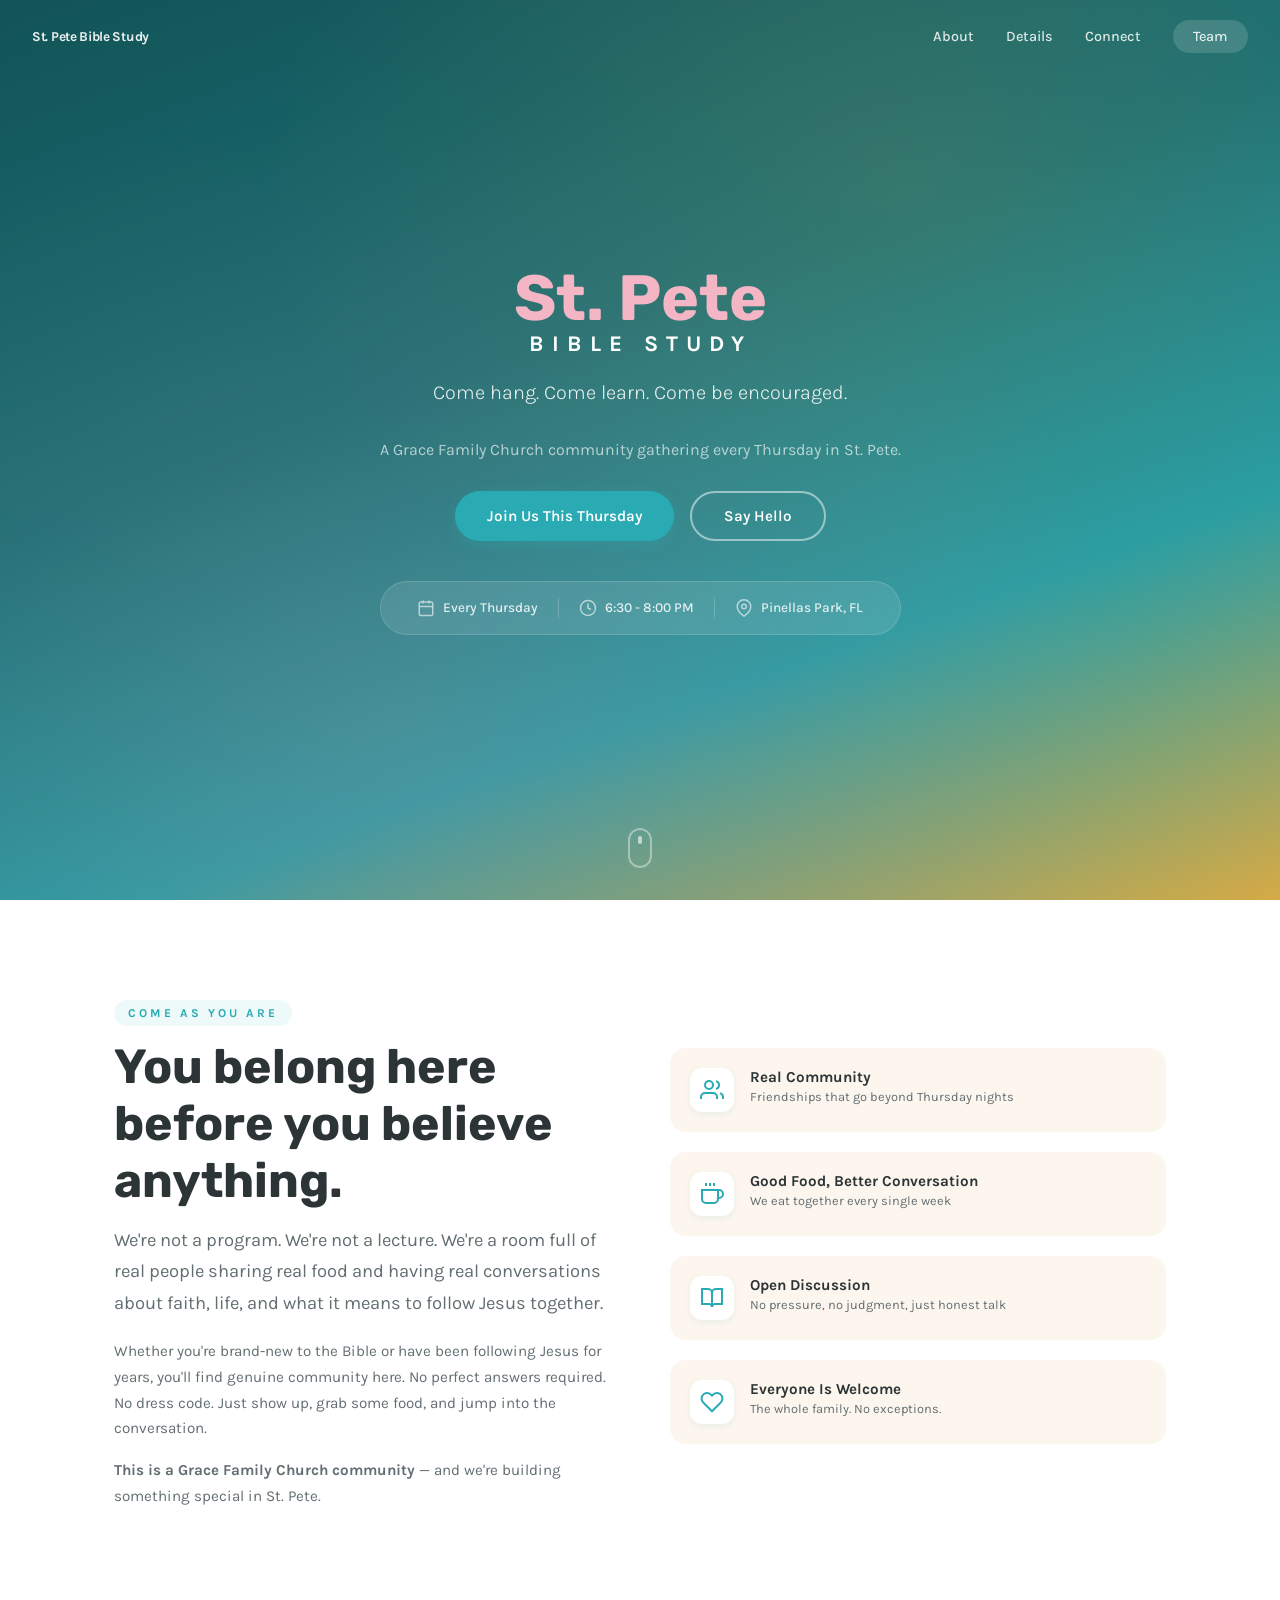
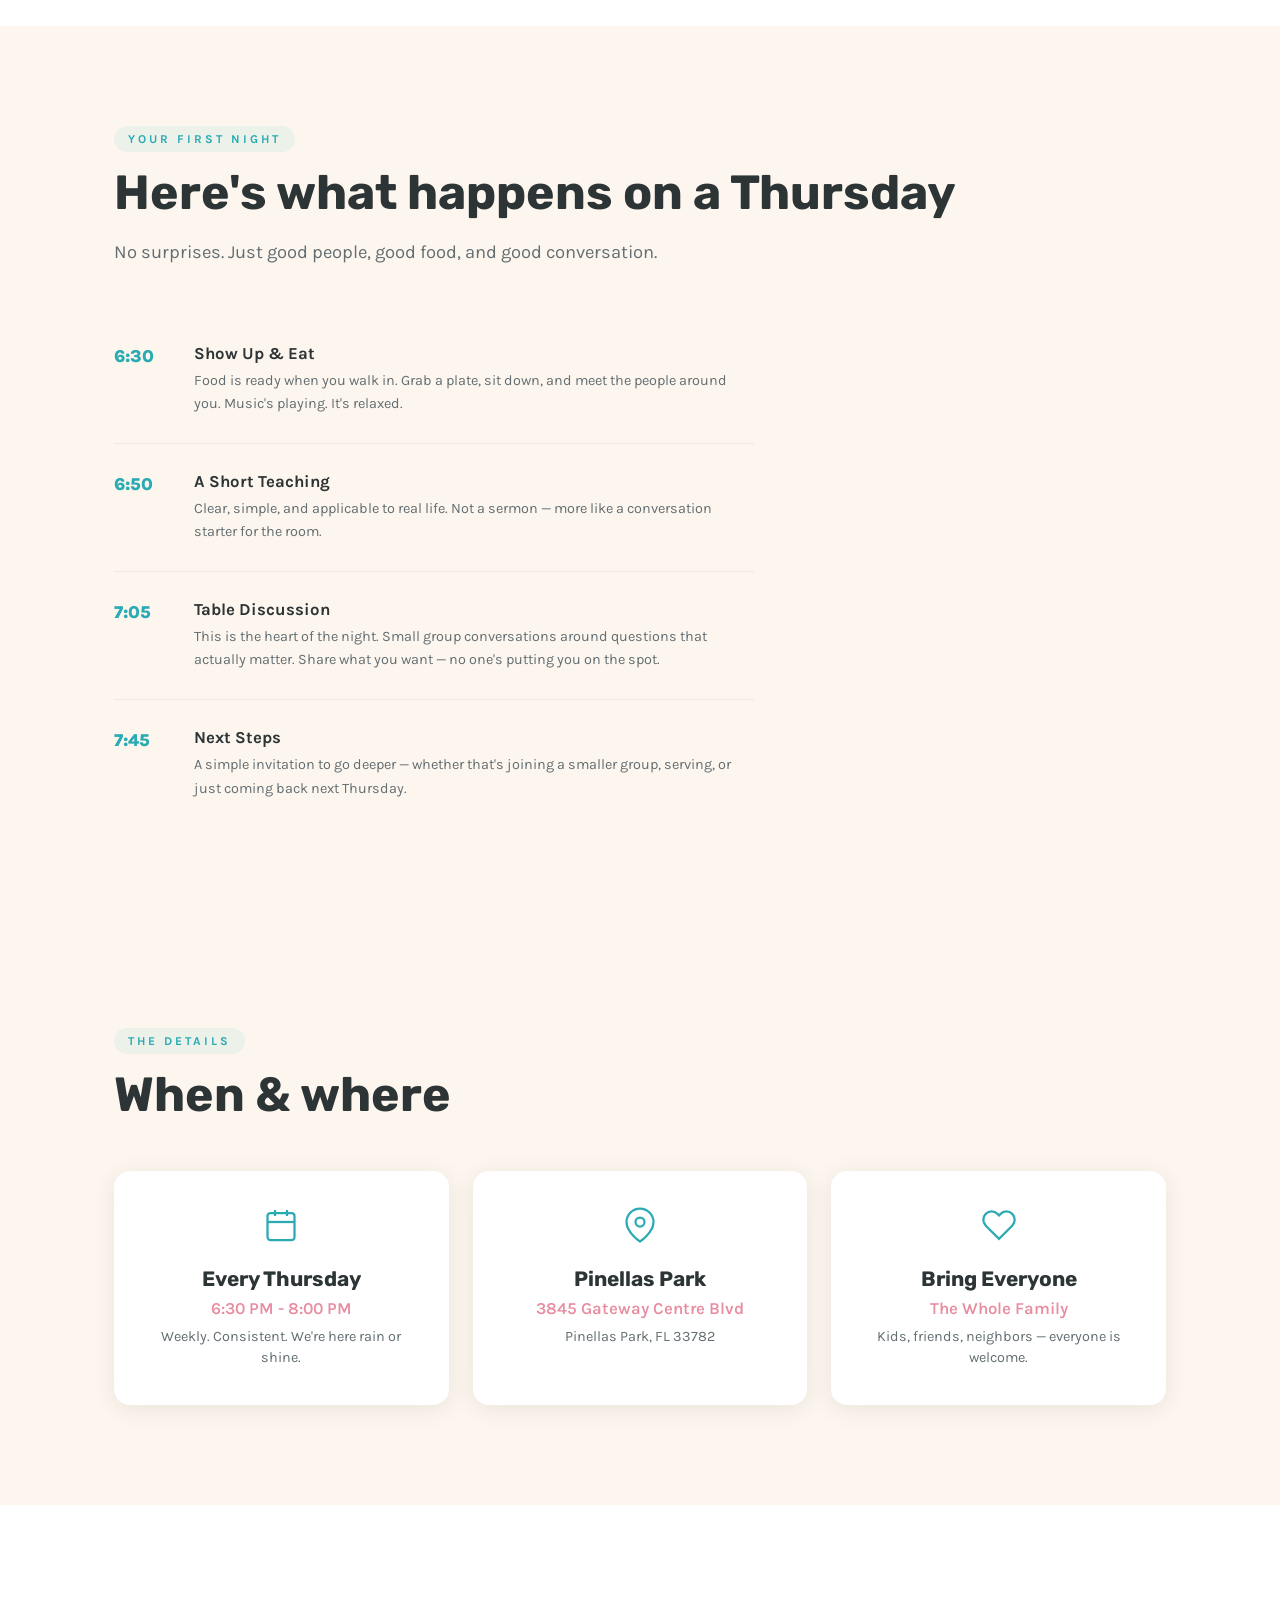
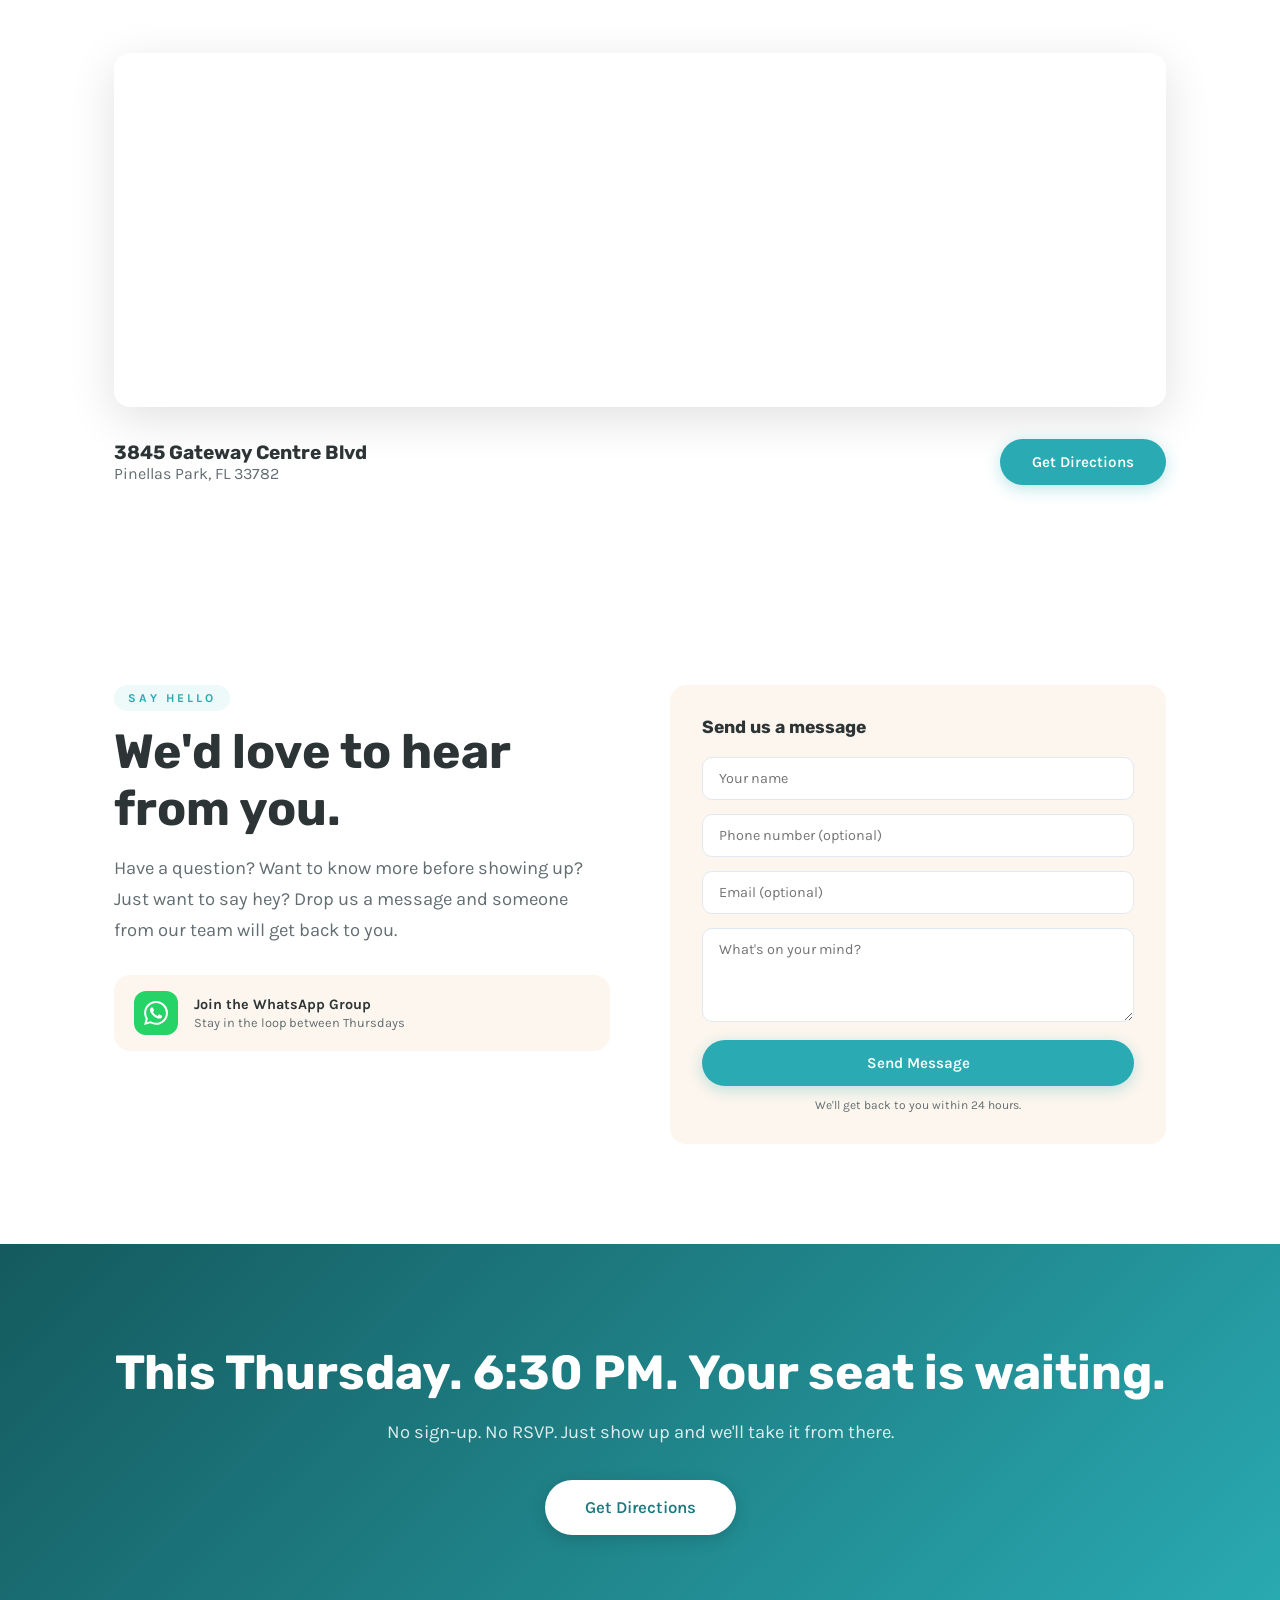
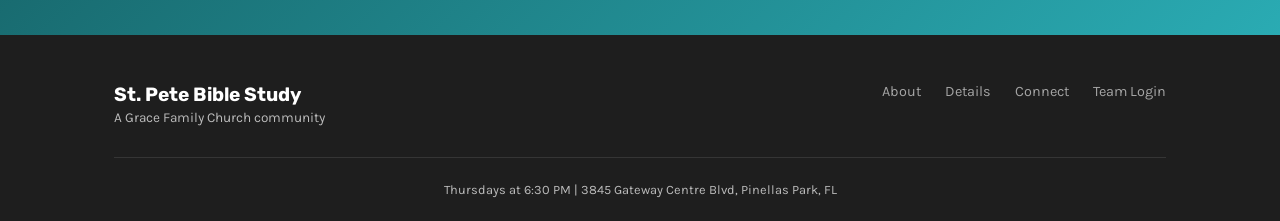
==== index.html @ 5537ef7b "Initial commit — St Pete Community Group website Static site with landing page, login, and dashboard" ====
<!DOCTYPE html>
<html lang="en">
<head>
  <meta charset="UTF-8">
  <meta name="viewport" content="width=device-width, initial-scale=1.0">
  <title>St. Pete Bible Study | Grace Family Church</title>
  <link rel="preconnect" href="https://fonts.googleapis.com">
  <link href="https://fonts.googleapis.com/css2?family=Rubik:wght@400;500;600;700;800;900&family=Karla:wght@300;400;500;600;700&display=swap" rel="stylesheet">
  <link rel="stylesheet" href="css/landing.css">
</head>
<body>
  <!-- Hero -->
  <section class="hero">
    <div class="hero-overlay"></div>
    <nav class="top-nav">
      <div class="nav-brand">St. Pete Bible Study</div>
      <div class="nav-links">
        <a href="#about">About</a>
        <a href="#details">Details</a>
        <a href="#connect">Connect</a>
        <a href="login.html" class="nav-btn">Team</a>
      </div>
    </nav>
    <div class="hero-content">
      <div class="logo-container">
        <img src="assets/logo-white.png" alt="St. Pete Bible Study" class="hero-logo" onerror="this.style.display='none'; document.querySelector('.logo-fallback').style.display='flex';">
        <div class="logo-fallback" style="display:none;">
          <h1 class="brand-title">St. Pete</h1>
          <p class="brand-subtitle">BIBLE STUDY</p>
        </div>
      </div>
      <p class="hero-tagline">Come hang. Come learn. Come be encouraged.</p>
      <p class="hero-sub">A Grace Family Church community gathering every Thursday in St. Pete.</p>
      <div class="hero-cta">
        <a href="#details" class="btn btn-primary">Join Us This Thursday</a>
        <a href="#connect" class="btn btn-outline">Say Hello</a>
      </div>
      <div class="hero-details-bar">
        <div class="hero-detail">
          <svg width="18" height="18" viewBox="0 0 24 24" fill="none" stroke="currentColor" stroke-width="2"><rect x="3" y="4" width="18" height="18" rx="2"/><line x1="16" y1="2" x2="16" y2="6"/><line x1="8" y1="2" x2="8" y2="6"/><line x1="3" y1="10" x2="21" y2="10"/></svg>
          <span>Every Thursday</span>
        </div>
        <div class="hero-detail-divider"></div>
        <div class="hero-detail">
          <svg width="18" height="18" viewBox="0 0 24 24" fill="none" stroke="currentColor" stroke-width="2"><circle cx="12" cy="12" r="10"/><polyline points="12 6 12 12 16 14"/></svg>
          <span>6:30 - 8:00 PM</span>
        </div>
        <div class="hero-detail-divider"></div>
        <div class="hero-detail">
          <svg width="18" height="18" viewBox="0 0 24 24" fill="none" stroke="currentColor" stroke-width="2"><path d="M21 10c0 7-9 13-9 13s-9-6-9-13a9 9 0 0 1 18 0z"/><circle cx="12" cy="10" r="3"/></svg>
          <span>Pinellas Park, FL</span>
        </div>
      </div>
    </div>
    <div class="scroll-indicator"><span></span></div>
  </section>

  <!-- Welcome / About -->
  <section id="about" class="section about-section">
    <div class="container">
      <div class="about-layout">
        <div class="about-text">
          <div class="section-badge">COME AS YOU ARE</div>
          <h2>You belong here before you believe anything.</h2>
          <p class="lead">We're not a program. We're not a lecture. We're a room full of real people sharing real food and having real conversations about faith, life, and what it means to follow Jesus together.</p>
          <p class="about-body">Whether you're brand-new to the Bible or have been following Jesus for years, you'll find genuine community here. No perfect answers required. No dress code. Just show up, grab some food, and jump into the conversation.</p>
          <p class="about-body"><strong>This is a Grace Family Church community</strong> — and we're building something special in St. Pete.</p>
        </div>
        <div class="about-highlights">
          <div class="highlight-item">
            <div class="highlight-icon">
              <svg width="24" height="24" viewBox="0 0 24 24" fill="none" stroke="currentColor" stroke-width="2"><path d="M17 21v-2a4 4 0 0 0-4-4H5a4 4 0 0 0-4 4v2"/><circle cx="9" cy="7" r="4"/><path d="M23 21v-2a4 4 0 0 0-3-3.87"/><path d="M16 3.13a4 4 0 0 1 0 7.75"/></svg>
            </div>
            <div>
              <h4>Real Community</h4>
              <p>Friendships that go beyond Thursday nights</p>
            </div>
          </div>
          <div class="highlight-item">
            <div class="highlight-icon">
              <svg width="24" height="24" viewBox="0 0 24 24" fill="none" stroke="currentColor" stroke-width="2"><path d="M18 8h1a4 4 0 0 1 0 8h-1"/><path d="M2 8h16v9a4 4 0 0 1-4 4H6a4 4 0 0 1-4-4V8z"/><line x1="6" y1="1" x2="6" y2="4"/><line x1="10" y1="1" x2="10" y2="4"/><line x1="14" y1="1" x2="14" y2="4"/></svg>
            </div>
            <div>
              <h4>Good Food, Better Conversation</h4>
              <p>We eat together every single week</p>
            </div>
          </div>
          <div class="highlight-item">
            <div class="highlight-icon">
              <svg width="24" height="24" viewBox="0 0 24 24" fill="none" stroke="currentColor" stroke-width="2"><path d="M2 3h6a4 4 0 0 1 4 4v14a3 3 0 0 0-3-3H2z"/><path d="M22 3h-6a4 4 0 0 0-4 4v14a3 3 0 0 1 3-3h7z"/></svg>
            </div>
            <div>
              <h4>Open Discussion</h4>
              <p>No pressure, no judgment, just honest talk</p>
            </div>
          </div>
          <div class="highlight-item">
            <div class="highlight-icon">
              <svg width="24" height="24" viewBox="0 0 24 24" fill="none" stroke="currentColor" stroke-width="2"><path d="M20.84 4.61a5.5 5.5 0 0 0-7.78 0L12 5.67l-1.06-1.06a5.5 5.5 0 0 0-7.78 7.78l1.06 1.06L12 21.23l7.78-7.78 1.06-1.06a5.5 5.5 0 0 0 0-7.78z"/></svg>
            </div>
            <div>
              <h4>Everyone Is Welcome</h4>
              <p>The whole family. No exceptions.</p>
            </div>
          </div>
        </div>
      </div>
    </div>
  </section>

  <!-- What to Expect -->
  <section id="expect" class="section expect-section">
    <div class="container">
      <div class="section-badge">YOUR FIRST NIGHT</div>
      <h2>Here's what happens on a Thursday</h2>
      <p class="lead">No surprises. Just good people, good food, and good conversation.</p>
      <div class="expect-timeline">
        <div class="expect-step">
          <div class="expect-time">6:30</div>
          <div class="expect-content">
            <h3>Show Up & Eat</h3>
            <p>Food is ready when you walk in. Grab a plate, sit down, and meet the people around you. Music's playing. It's relaxed.</p>
          </div>
        </div>
        <div class="expect-step">
          <div class="expect-time">6:50</div>
          <div class="expect-content">
            <h3>A Short Teaching</h3>
            <p>Clear, simple, and applicable to real life. Not a sermon — more like a conversation starter for the room.</p>
          </div>
        </div>
        <div class="expect-step">
          <div class="expect-time">7:05</div>
          <div class="expect-content">
            <h3>Table Discussion</h3>
            <p>This is the heart of the night. Small group conversations around questions that actually matter. Share what you want — no one's putting you on the spot.</p>
          </div>
        </div>
        <div class="expect-step">
          <div class="expect-time">7:45</div>
          <div class="expect-content">
            <h3>Next Steps</h3>
            <p>A simple invitation to go deeper — whether that's joining a smaller group, serving, or just coming back next Thursday.</p>
          </div>
        </div>
      </div>
    </div>
  </section>

  <!-- Details Section -->
  <section id="details" class="section details-section">
    <div class="container">
      <div class="section-badge">THE DETAILS</div>
      <h2>When & where</h2>
      <div class="details-grid">
        <div class="detail-card">
          <div class="detail-icon">
            <svg width="36" height="36" viewBox="0 0 24 24" fill="none" stroke="currentColor" stroke-width="1.5"><rect x="3" y="4" width="18" height="18" rx="2" ry="2"/><line x1="16" y1="2" x2="16" y2="6"/><line x1="8" y1="2" x2="8" y2="6"/><line x1="3" y1="10" x2="21" y2="10"/></svg>
          </div>
          <h3>Every Thursday</h3>
          <p class="detail-highlight">6:30 PM - 8:00 PM</p>
          <p>Weekly. Consistent. We're here rain or shine.</p>
        </div>
        <div class="detail-card">
          <div class="detail-icon">
            <svg width="36" height="36" viewBox="0 0 24 24" fill="none" stroke="currentColor" stroke-width="1.5"><path d="M21 10c0 7-9 13-9 13s-9-6-9-13a9 9 0 0 1 18 0z"/><circle cx="12" cy="10" r="3"/></svg>
          </div>
          <h3>Pinellas Park</h3>
          <p class="detail-highlight">3845 Gateway Centre Blvd</p>
          <p>Pinellas Park, FL 33782</p>
        </div>
        <div class="detail-card">
          <div class="detail-icon">
            <svg width="36" height="36" viewBox="0 0 24 24" fill="none" stroke="currentColor" stroke-width="1.5"><path d="M20.84 4.61a5.5 5.5 0 0 0-7.78 0L12 5.67l-1.06-1.06a5.5 5.5 0 0 0-7.78 7.78l1.06 1.06L12 21.23l7.78-7.78 1.06-1.06a5.5 5.5 0 0 0 0-7.78z"/></svg>
          </div>
          <h3>Bring Everyone</h3>
          <p class="detail-highlight">The Whole Family</p>
          <p>Kids, friends, neighbors — everyone is welcome.</p>
        </div>
      </div>
    </div>
  </section>

  <!-- Map Section -->
  <section id="location" class="section location-section">
    <div class="container">
      <div class="map-container">
        <iframe
          src="https://www.google.com/maps/embed/v1/place?key=AIzaSyBFw0Qbyq9zTFTd-tUY6dZWTgaQzuU17R8&q=3845+Gateway+Centre+Blvd,+Pinellas+Park,+FL+33782"
          width="100%" height="350" style="border:0; border-radius: 16px;" allowfullscreen="" loading="lazy"
          onerror="this.style.display='none'"></iframe>
      </div>
      <div class="location-details">
        <div class="location-address">
          <h3>3845 Gateway Centre Blvd</h3>
          <p>Pinellas Park, FL 33782</p>
        </div>
        <a href="https://www.google.com/maps/dir//3845+Gateway+Centre+Blvd+Pinellas+Park+FL+33782" target="_blank" class="btn btn-primary">Get Directions</a>
      </div>
    </div>
  </section>

  <!-- Connect / Reach Out -->
  <section id="connect" class="section connect-section">
    <div class="container">
      <div class="connect-layout">
        <div class="connect-text">
          <div class="section-badge">SAY HELLO</div>
          <h2>We'd love to hear from you.</h2>
          <p class="lead">Have a question? Want to know more before showing up? Just want to say hey? Drop us a message and someone from our team will get back to you.</p>
          <div class="connect-options">
            <a href="https://chat.whatsapp.com/BR9awVtv6Z25B0vDH9vGz1?mode=gi_t" target="_blank" class="connect-option">
              <div class="connect-option-icon whatsapp">
                <svg width="24" height="24" viewBox="0 0 24 24" fill="currentColor"><path d="M17.472 14.382c-.297-.149-1.758-.867-2.03-.967-.273-.099-.471-.148-.67.15-.197.297-.767.966-.94 1.164-.173.199-.347.223-.644.075-.297-.15-1.255-.463-2.39-1.475-.883-.788-1.48-1.761-1.653-2.059-.173-.297-.018-.458.13-.606.134-.133.298-.347.446-.52.149-.174.198-.298.298-.497.099-.198.05-.371-.025-.52-.075-.149-.669-1.612-.916-2.207-.242-.579-.487-.5-.669-.51-.173-.008-.371-.01-.57-.01-.198 0-.52.074-.792.372-.272.297-1.04 1.016-1.04 2.479 0 1.462 1.065 2.875 1.213 3.074.149.198 2.096 3.2 5.077 4.487.709.306 1.262.489 1.694.625.712.227 1.36.195 1.871.118.571-.085 1.758-.719 2.006-1.413.248-.694.248-1.289.173-1.413-.074-.124-.272-.198-.57-.347m-5.421 7.403h-.004a9.87 9.87 0 01-5.031-1.378l-.361-.214-3.741.982.998-3.648-.235-.374a9.86 9.86 0 01-1.51-5.26c.001-5.45 4.436-9.884 9.888-9.884 2.64 0 5.122 1.03 6.988 2.898a9.825 9.825 0 012.893 6.994c-.003 5.45-4.437 9.884-9.885 9.884m8.413-18.297A11.815 11.815 0 0012.05 0C5.495 0 .16 5.335.157 11.892c0 2.096.547 4.142 1.588 5.945L.057 24l6.305-1.654a11.882 11.882 0 005.683 1.448h.005c6.554 0 11.89-5.335 11.893-11.893a11.821 11.821 0 00-3.48-8.413z"/></svg>
              </div>
              <div>
                <strong>Join the WhatsApp Group</strong>
                <p>Stay in the loop between Thursdays</p>
              </div>
            </a>
          </div>
        </div>
        <div class="connect-form-wrap">
          <form class="connect-form" id="contactForm" onsubmit="handleContactSubmit(event)">
            <h3>Send us a message</h3>
            <div class="form-group">
              <input type="text" id="contactName" placeholder="Your name" required>
            </div>
            <div class="form-group">
              <input type="tel" id="contactPhone" placeholder="Phone number (optional)">
            </div>
            <div class="form-group">
              <input type="email" id="contactEmail" placeholder="Email (optional)">
            </div>
            <div class="form-group">
              <textarea id="contactMessage" rows="4" placeholder="What's on your mind?" required></textarea>
            </div>
            <button type="submit" class="btn btn-primary" style="width:100%;">Send Message</button>
            <p class="form-note">We'll get back to you within 24 hours.</p>
          </form>
        </div>
      </div>
    </div>
  </section>

  <!-- Final CTA -->
  <section class="section cta-section">
    <div class="container">
      <h2>This Thursday. 6:30 PM. Your seat is waiting.</h2>
      <p class="lead">No sign-up. No RSVP. Just show up and we'll take it from there.</p>
      <div class="cta-buttons">
        <a href="https://www.google.com/maps/dir//3845+Gateway+Centre+Blvd+Pinellas+Park+FL+33782" target="_blank" class="btn btn-primary btn-lg">Get Directions</a>
      </div>
    </div>
  </section>

  <!-- Footer -->
  <footer class="footer">
    <div class="container">
      <div class="footer-content">
        <div class="footer-brand">
          <h3>St. Pete Bible Study</h3>
          <p>A Grace Family Church community</p>
        </div>
        <div class="footer-links">
          <a href="#about">About</a>
          <a href="#details">Details</a>
          <a href="#connect">Connect</a>
          <a href="login.html">Team Login</a>
        </div>
      </div>
      <div class="footer-bottom">
        <p>Thursdays at 6:30 PM | 3845 Gateway Centre Blvd, Pinellas Park, FL</p>
      </div>
    </div>
  </footer>

  <script>
    document.querySelectorAll('a[href^="#"]').forEach(anchor => {
      anchor.addEventListener('click', function(e) {
        e.preventDefault();
        const target = document.querySelector(this.getAttribute('href'));
        if (target) target.scrollIntoView({ behavior: 'smooth', block: 'start' });
      });
    });
    window.addEventListener('scroll', () => {
      document.querySelector('.top-nav').classList.toggle('scrolled', window.scrollY > 50);
    });
    function handleContactSubmit(e) {
      e.preventDefault();
      const name = document.getElementById('contactName').value;
      // Store in localStorage for dashboard to pick up
      const messages = JSON.parse(localStorage.getItem('stpete_messages') || '[]');
      messages.push({
        name,
        phone: document.getElementById('contactPhone').value,
        email: document.getElementById('contactEmail').value,
        message: document.getElementById('contactMessage').value,
        date: new Date().toISOString(),
        read: false
      });
      localStorage.setItem('stpete_messages', JSON.stringify(messages));
      e.target.innerHTML = '<div style="text-align:center;padding:40px 0;"><h3 style="color:var(--teal-dark);margin-bottom:8px;">Message sent!</h3><p style="color:var(--gray-600);">Thanks, ' + name + '. We\'ll be in touch soon.</p></div>';
    }
  </script>
</body>
</html>
---- css/landing.css ----
/* ============================================
   ST. PETE BIBLE STUDY — Landing Page Styles
   Colors: Teal #2AABB3, Pink #E88CA0, Gold #E8B84B
   ============================================ */

:root {
  --teal: #2AABB3;
  --teal-dark: #1B7A80;
  --teal-deep: #145A5E;
  --pink: #E88CA0;
  --pink-light: #F4B5C4;
  --pink-soft: #FFF0F3;
  --gold: #E8B84B;
  --gold-light: #F0D080;
  --sand: #FDF6EE;
  --sand-dark: #F0E6D6;
  --charcoal: #1E1E1E;
  --slate: #2D3436;
  --gray-600: #636E72;
  --gray-400: #B2BEC3;
  --white: #FFFFFF;
  --radius: 16px;
  --radius-sm: 8px;
  --shadow: 0 4px 24px rgba(0,0,0,0.08);
  --shadow-lg: 0 12px 48px rgba(0,0,0,0.12);
}

* { margin: 0; padding: 0; box-sizing: border-box; }

html { scroll-behavior: smooth; }

body {
  font-family: 'Karla', -apple-system, sans-serif;
  color: var(--slate);
  background: var(--white);
  -webkit-font-smoothing: antialiased;
}

.container {
  max-width: 1100px;
  margin: 0 auto;
  padding: 0 24px;
}

/* ---- Typography ---- */
h1, h2, h3 { font-family: 'Rubik', -apple-system, sans-serif; }
h2 { font-size: clamp(2rem, 5vw, 3rem); margin-bottom: 16px; color: var(--slate); }
.lead { font-size: 1.15rem; line-height: 1.7; color: var(--gray-600); max-width: 640px; }
.section-badge {
  display: inline-block;
  font-size: 0.75rem;
  font-weight: 700;
  letter-spacing: 3px;
  text-transform: uppercase;
  color: var(--teal);
  margin-bottom: 12px;
  padding: 6px 14px;
  background: rgba(42, 171, 179, 0.08);
  border-radius: 100px;
}

/* ---- Buttons ---- */
.btn {
  display: inline-flex;
  align-items: center;
  justify-content: center;
  padding: 14px 32px;
  border-radius: 100px;
  font-family: 'Karla', sans-serif;
  font-size: 0.95rem;
  font-weight: 600;
  text-decoration: none;
  transition: all 0.3s ease;
  cursor: pointer;
  border: none;
}
.btn-primary {
  background: var(--teal);
  color: white;
  box-shadow: 0 4px 16px rgba(42, 171, 179, 0.3);
}
.btn-primary:hover {
  background: var(--teal-dark);
  transform: translateY(-2px);
  box-shadow: 0 6px 24px rgba(42, 171, 179, 0.4);
}
.btn-outline {
  background: transparent;
  color: white;
  border: 2px solid rgba(255,255,255,0.5);
}
.btn-outline:hover {
  background: rgba(255,255,255,0.1);
  border-color: white;
}
.btn-lg { padding: 18px 40px; font-size: 1.05rem; }

/* ============ HERO ============ */
.hero {
  position: relative;
  min-height: 100vh;
  display: flex;
  flex-direction: column;
  align-items: center;
  justify-content: center;
  background: linear-gradient(160deg, var(--teal-deep) 0%, var(--teal-dark) 40%, var(--teal) 70%, var(--gold) 100%);
  overflow: hidden;
}
.hero::before {
  content: '';
  position: absolute;
  inset: 0;
  background:
    radial-gradient(ellipse at 30% 80%, rgba(232, 140, 160, 0.2) 0%, transparent 60%),
    radial-gradient(ellipse at 70% 20%, rgba(232, 184, 75, 0.15) 0%, transparent 50%);
  pointer-events: none;
}
.hero-overlay {
  position: absolute;
  inset: 0;
  background: rgba(0,0,0,0.08);
  pointer-events: none;
}

.top-nav {
  position: fixed;
  top: 0;
  left: 0;
  right: 0;
  z-index: 100;
  padding: 20px 32px;
  display: flex;
  align-items: center;
  justify-content: space-between;
  transition: all 0.3s ease;
}
.top-nav.scrolled {
  background: rgba(20, 90, 94, 0.95);
  backdrop-filter: blur(20px);
  padding: 12px 32px;
  box-shadow: 0 2px 20px rgba(0,0,0,0.15);
}
.nav-links {
  display: flex;
  align-items: center;
  gap: 32px;
}
.nav-links a {
  color: rgba(255,255,255,0.85);
  text-decoration: none;
  font-size: 0.9rem;
  font-weight: 500;
  transition: color 0.2s;
}
.nav-links a:hover { color: white; }
.nav-btn {
  padding: 8px 20px !important;
  background: rgba(255,255,255,0.15);
  border-radius: 100px;
}
.nav-btn:hover { background: rgba(255,255,255,0.25) !important; }

.hero-content {
  position: relative;
  z-index: 2;
  text-align: center;
  padding: 40px 24px;
}
.logo-container { margin-bottom: 24px; }
.hero-logo {
  max-width: 280px;
  height: auto;
  filter: drop-shadow(0 4px 24px rgba(0,0,0,0.2));
}
.logo-fallback {
  flex-direction: column;
  align-items: center;
}
.brand-title {
  font-size: 4rem;
  color: var(--pink-light);
  line-height: 1;
}
.brand-subtitle {
  font-size: 1.4rem;
  font-weight: 700;
  letter-spacing: 8px;
  color: white;
  text-transform: uppercase;
}
.hero-tagline {
  font-size: 1.25rem;
  color: rgba(255,255,255,0.9);
  margin-bottom: 36px;
  font-weight: 300;
}
.hero-cta {
  display: flex;
  gap: 16px;
  justify-content: center;
  flex-wrap: wrap;
}

.scroll-indicator {
  position: absolute;
  bottom: 32px;
  left: 50%;
  transform: translateX(-50%);
  z-index: 2;
}
.scroll-indicator span {
  display: block;
  width: 24px;
  height: 40px;
  border: 2px solid rgba(255,255,255,0.4);
  border-radius: 12px;
  position: relative;
}
.scroll-indicator span::after {
  content: '';
  position: absolute;
  top: 6px;
  left: 50%;
  transform: translateX(-50%);
  width: 4px;
  height: 8px;
  background: rgba(255,255,255,0.6);
  border-radius: 2px;
  animation: scrollPulse 2s ease-in-out infinite;
}
@keyframes scrollPulse {
  0%, 100% { opacity: 1; transform: translateX(-50%) translateY(0); }
  50% { opacity: 0.3; transform: translateX(-50%) translateY(10px); }
}

/* ============ SECTIONS ============ */
.section {
  padding: 100px 0;
}

/* ---- Nav Brand ---- */
.nav-brand {
  font-size: 0.85rem;
  font-weight: 700;
  color: rgba(255,255,255,0.9);
  letter-spacing: -0.3px;
}

/* ---- Hero Details Bar ---- */
.hero-sub {
  font-size: 1rem;
  color: rgba(255,255,255,0.65);
  margin-bottom: 32px;
}
.hero-details-bar {
  display: flex;
  align-items: center;
  justify-content: center;
  gap: 20px;
  margin-top: 40px;
  padding: 16px 28px;
  background: rgba(255,255,255,0.1);
  backdrop-filter: blur(10px);
  border-radius: 100px;
  border: 1px solid rgba(255,255,255,0.15);
}
.hero-detail {
  display: flex;
  align-items: center;
  gap: 8px;
  font-size: 0.85rem;
  color: rgba(255,255,255,0.85);
  font-weight: 500;
}
.hero-detail svg { opacity: 0.7; }
.hero-detail-divider {
  width: 1px;
  height: 20px;
  background: rgba(255,255,255,0.2);
}

/* ---- About ---- */
.about-section {
  background: var(--white);
}
.about-layout {
  display: grid;
  grid-template-columns: 1fr 1fr;
  gap: 60px;
  align-items: start;
}
.about-text .lead {
  margin-bottom: 20px;
}
.about-body {
  font-size: 0.95rem;
  line-height: 1.7;
  color: var(--gray-600);
  margin-bottom: 16px;
}
.about-highlights {
  display: flex;
  flex-direction: column;
  gap: 20px;
  padding-top: 48px;
}
.highlight-item {
  display: flex;
  align-items: flex-start;
  gap: 16px;
  padding: 20px;
  background: var(--sand);
  border-radius: var(--radius);
  transition: transform 0.3s ease;
}
.highlight-item:hover {
  transform: translateX(4px);
}
.highlight-icon {
  width: 44px;
  height: 44px;
  display: flex;
  align-items: center;
  justify-content: center;
  background: white;
  border-radius: 12px;
  color: var(--teal);
  flex-shrink: 0;
  box-shadow: 0 2px 6px rgba(42,171,179,0.1);
}
.highlight-item h4 {
  font-size: 0.95rem;
  font-weight: 700;
  color: var(--slate);
  margin-bottom: 2px;
}
.highlight-item p {
  font-size: 0.8rem;
  color: var(--gray-600);
  line-height: 1.4;
}

/* ---- What to Expect ---- */
.expect-section {
  background: var(--sand);
}
.expect-section .lead {
  margin-bottom: 48px;
}
.expect-timeline {
  display: flex;
  flex-direction: column;
  gap: 0;
  max-width: 640px;
}
.expect-step {
  display: flex;
  gap: 24px;
  padding: 28px 0;
  border-bottom: 1px solid rgba(0,0,0,0.06);
}
.expect-step:last-child { border-bottom: none; }
.expect-time {
  font-size: 1.1rem;
  font-weight: 800;
  color: var(--teal);
  min-width: 56px;
  padding-top: 2px;
}
.expect-content h3 {
  font-family: 'Karla', sans-serif;
  font-size: 1.05rem;
  font-weight: 700;
  color: var(--slate);
  margin-bottom: 6px;
}
.expect-content p {
  font-size: 0.9rem;
  color: var(--gray-600);
  line-height: 1.6;
}

/* Old value-cards (removed, replaced by highlights) */
.value-icon {
  width: 56px;
  height: 56px;
  display: flex;
  align-items: center;
  justify-content: center;
  background: white;
  border-radius: 14px;
  color: var(--teal);
  margin-bottom: 20px;
  box-shadow: 0 2px 8px rgba(42, 171, 179, 0.12);
}
.value-card h3 {
  font-size: 1.2rem;
  margin-bottom: 8px;
  color: var(--slate);
}
.value-card p {
  font-size: 0.95rem;
  line-height: 1.6;
  color: var(--gray-600);
}

/* ---- Details ---- */
.details-section {
  background: var(--sand);
}
.details-grid {
  display: grid;
  grid-template-columns: repeat(auto-fit, minmax(300px, 1fr));
  gap: 24px;
  margin-top: 48px;
}
.detail-card {
  background: white;
  padding: 36px 28px;
  border-radius: var(--radius);
  box-shadow: var(--shadow);
  text-align: center;
}
.detail-icon {
  color: var(--teal);
  margin-bottom: 20px;
}
.detail-card h3 {
  font-size: 1.3rem;
  margin-bottom: 8px;
}
.detail-highlight {
  font-size: 1.05rem;
  font-weight: 600;
  color: var(--pink);
  margin-bottom: 8px;
}
.detail-card p:last-child {
  font-size: 0.9rem;
  color: var(--gray-600);
  line-height: 1.5;
}

/* ---- Location ---- */
.location-section {
  background: var(--white);
}
.map-container {
  margin: 48px 0 32px;
  border-radius: var(--radius);
  overflow: hidden;
  box-shadow: var(--shadow-lg);
}
.location-details {
  display: flex;
  align-items: center;
  justify-content: space-between;
  flex-wrap: wrap;
  gap: 24px;
}
.location-address h3 {
  font-size: 1.2rem;
  color: var(--slate);
}
.location-address p {
  color: var(--gray-600);
}

/* ---- Connect / Reach Out ---- */
.connect-section {
  background: var(--white);
}
.connect-layout {
  display: grid;
  grid-template-columns: 1fr 1fr;
  gap: 60px;
  align-items: start;
}
.connect-text .lead { margin-bottom: 28px; }
.connect-options {
  display: flex;
  flex-direction: column;
  gap: 12px;
  margin-top: 28px;
}
.connect-option {
  display: flex;
  align-items: center;
  gap: 16px;
  padding: 16px 20px;
  background: var(--sand);
  border-radius: var(--radius);
  text-decoration: none;
  transition: transform 0.2s ease, box-shadow 0.2s ease;
}
.connect-option:hover {
  transform: translateY(-2px);
  box-shadow: var(--shadow);
}
.connect-option-icon {
  width: 44px;
  height: 44px;
  display: flex;
  align-items: center;
  justify-content: center;
  border-radius: 12px;
  flex-shrink: 0;
}
.connect-option-icon.whatsapp { background: #25D366; color: white; }
.connect-option strong {
  font-size: 0.9rem;
  color: var(--slate);
  display: block;
  margin-bottom: 2px;
}
.connect-option p {
  font-size: 0.8rem;
  color: var(--gray-600);
}

.connect-form-wrap {
  background: var(--sand);
  border-radius: var(--radius);
  padding: 32px;
}
.connect-form h3 {
  font-size: 1.1rem;
  font-weight: 700;
  color: var(--slate);
  margin-bottom: 20px;
}
.connect-form .form-group {
  margin-bottom: 14px;
}
.connect-form input,
.connect-form textarea {
  width: 100%;
  padding: 12px 16px;
  border: 1px solid #E2E8F0;
  border-radius: 10px;
  font-family: inherit;
  font-size: 0.9rem;
  color: var(--slate);
  background: white;
  transition: all 0.2s ease;
}
.connect-form input:focus,
.connect-form textarea:focus {
  outline: none;
  border-color: var(--teal);
  box-shadow: 0 0 0 3px rgba(42,171,179,0.1);
}
.connect-form textarea { resize: vertical; }
.form-note {
  text-align: center;
  font-size: 0.75rem;
  color: var(--gray-600);
  margin-top: 12px;
}

/* ---- CTA ---- */
.cta-section {
  background: linear-gradient(135deg, var(--teal-deep), var(--teal));
  text-align: center;
  color: white;
}
.cta-section h2 { color: white; }
.cta-section .lead { color: rgba(255,255,255,0.85); margin: 0 auto 32px; }
.cta-buttons { display: flex; gap: 16px; justify-content: center; flex-wrap: wrap; }
.cta-section .btn-primary {
  background: white;
  color: var(--teal-dark);
  box-shadow: 0 4px 16px rgba(0,0,0,0.15);
}
.cta-section .btn-primary:hover {
  background: var(--sand);
  transform: translateY(-2px);
}

/* ---- Footer ---- */
.footer {
  background: var(--charcoal);
  color: rgba(255,255,255,0.7);
  padding: 48px 0 24px;
}
.footer-content {
  display: flex;
  justify-content: space-between;
  align-items: flex-start;
  flex-wrap: wrap;
  gap: 32px;
  padding-bottom: 32px;
  border-bottom: 1px solid rgba(255,255,255,0.1);
}
.footer-brand h3 {
  color: white;
  font-size: 1.2rem;
  margin-bottom: 4px;
}
.footer-brand p { font-size: 0.85rem; }
.footer-links {
  display: flex;
  gap: 24px;
}
.footer-links a {
  color: rgba(255,255,255,0.6);
  text-decoration: none;
  font-size: 0.9rem;
  transition: color 0.2s;
}
.footer-links a:hover { color: white; }
.footer-bottom {
  padding-top: 24px;
  text-align: center;
  font-size: 0.8rem;
}

/* ============ RESPONSIVE ============ */
@media (max-width: 768px) {
  .hero-logo { max-width: 200px; }
  .brand-title { font-size: 2.8rem; }
  .section { padding: 72px 0; }
  .nav-brand { display: none; }
  .nav-links { gap: 20px; }
  .nav-links a:not(.nav-btn) { display: none; }
  .location-details { flex-direction: column; text-align: center; }
  .about-layout { grid-template-columns: 1fr; gap: 32px; }
  .about-highlights { padding-top: 0; }
  .connect-layout { grid-template-columns: 1fr; gap: 32px; }
  .hero-details-bar { flex-direction: column; gap: 8px; border-radius: var(--radius); }
  .hero-detail-divider { width: 40px; height: 1px; }
}
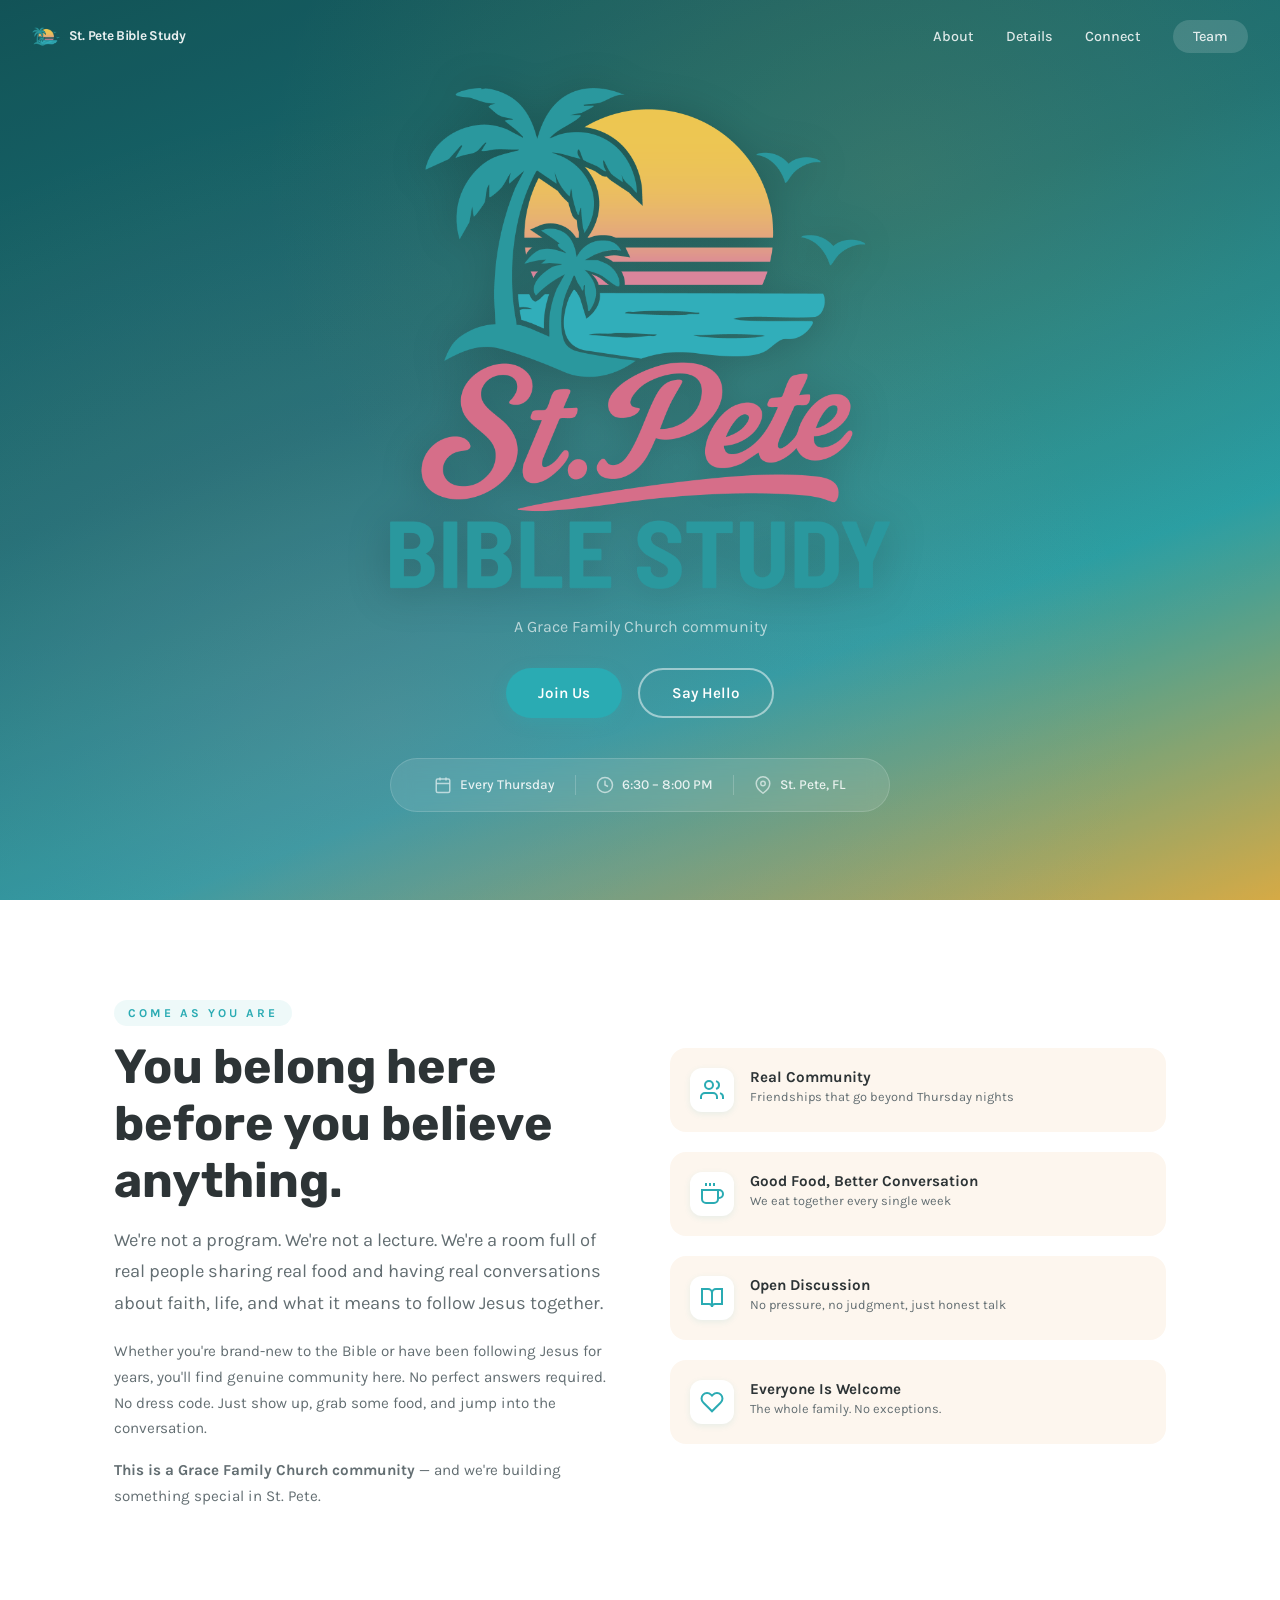
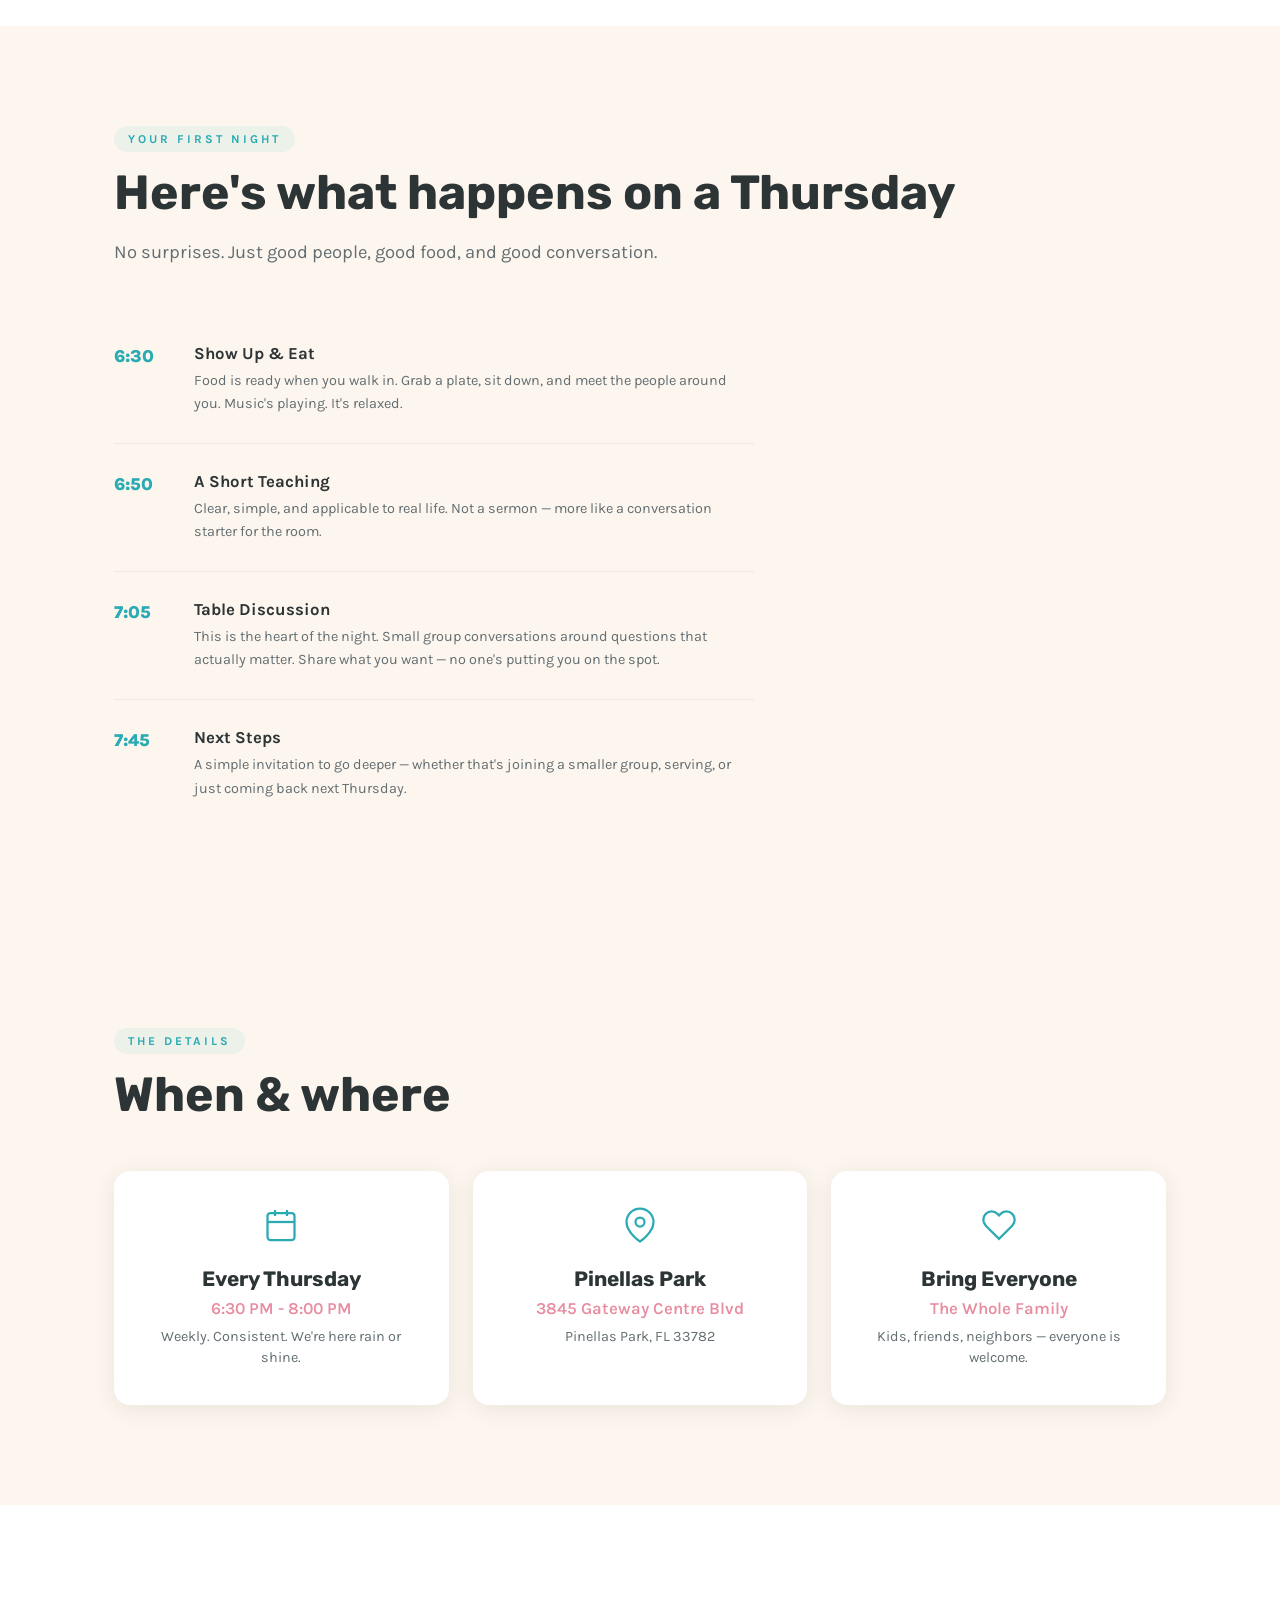
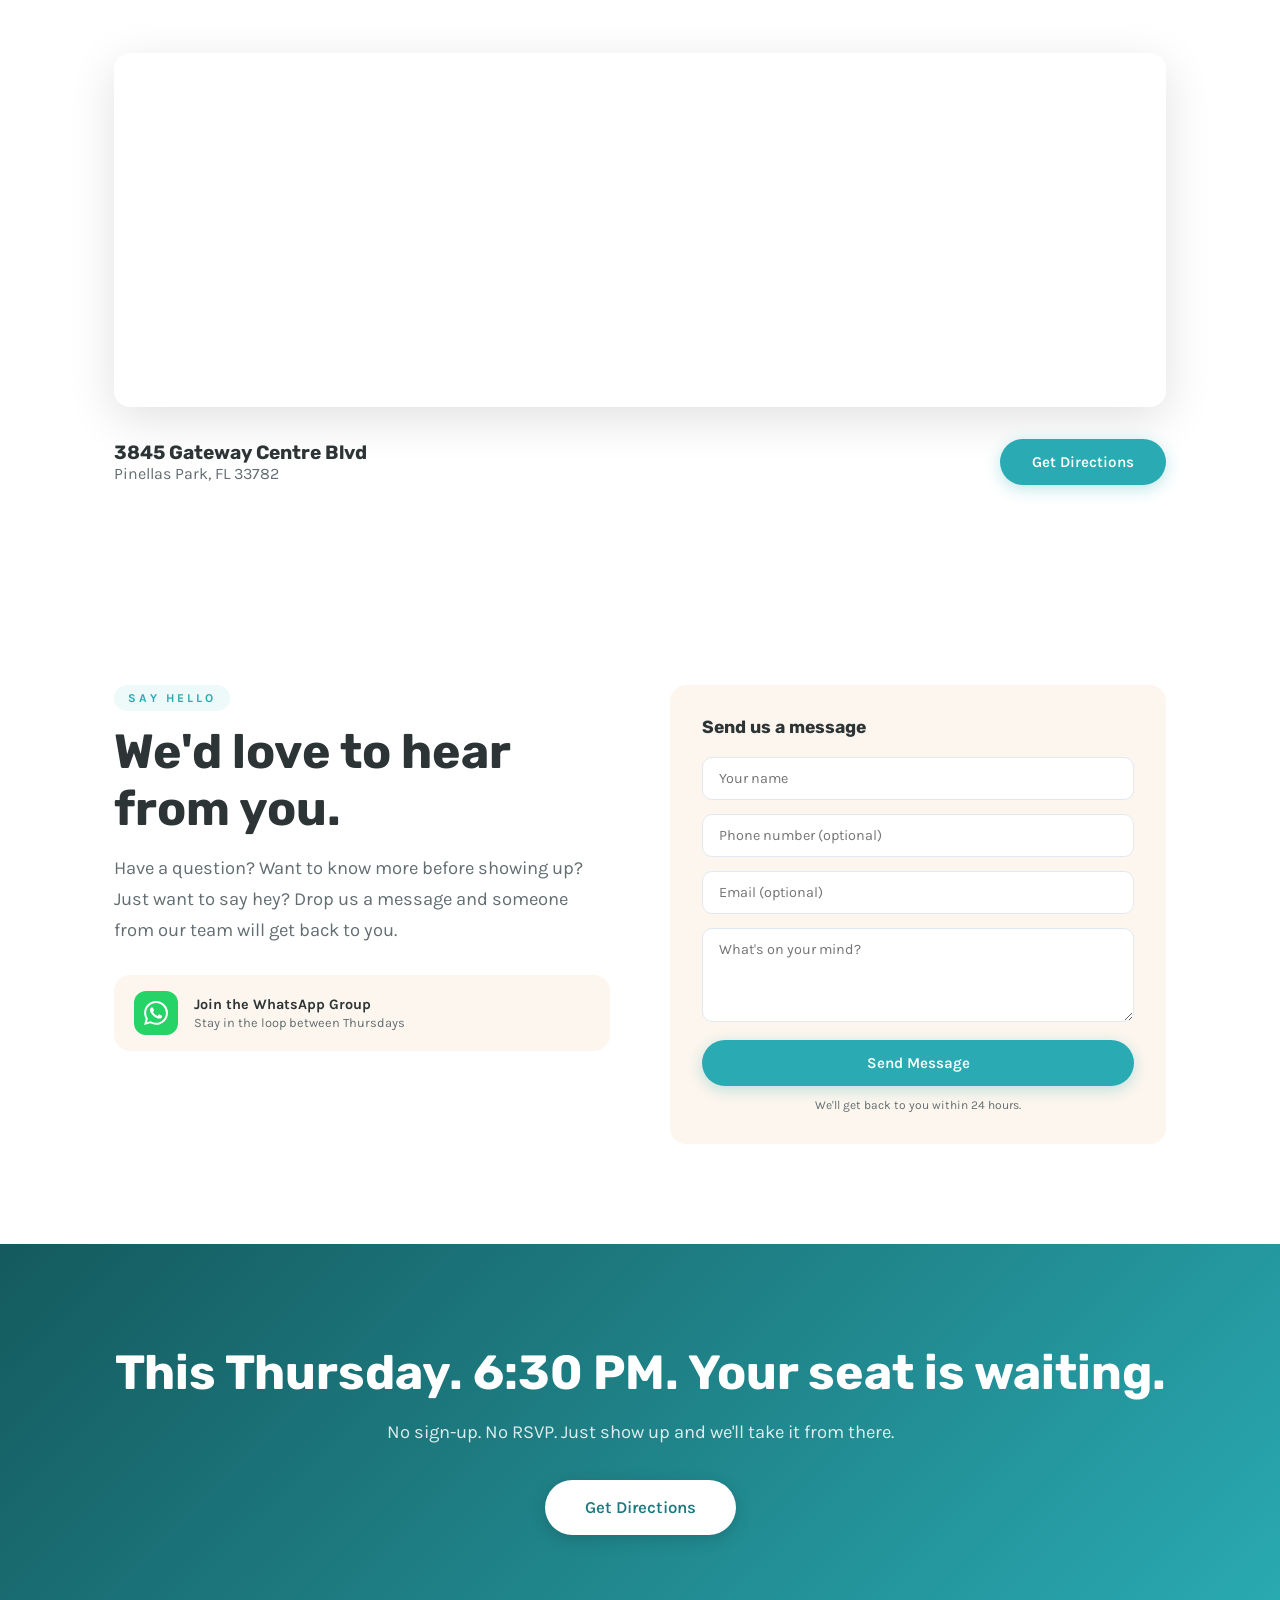
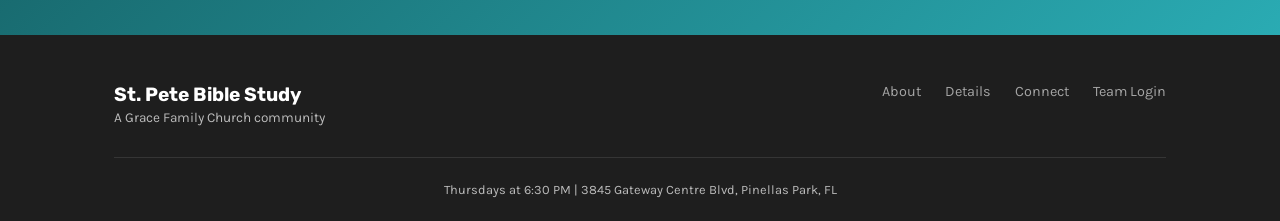
==== commit 32301997: "Redesign landing page hero with logo, layout, and style improvements - Replace text header with full" ====
--- a/index.html
+++ b/index.html
@@ -5,7 +5,7 @@
   <meta name="viewport" content="width=device-width, initial-scale=1.0">
   <title>St. Pete Bible Study | Grace Family Church</title>
   <link rel="preconnect" href="https://fonts.googleapis.com">
-  <link href="https://fonts.googleapis.com/css2?family=Rubik:wght@400;500;600;700;800;900&family=Karla:wght@300;400;500;600;700&display=swap" rel="stylesheet">
+  <link href="https://fonts.googleapis.com/css2?family=Rubik:wght@400;500;600;700;800;900&family=Karla:wght@300;400;500;600;700&family=Lobster&display=swap" rel="stylesheet">
   <link rel="stylesheet" href="css/landing.css">
 </head>
 <body>
@@ -13,7 +13,7 @@
   <section class="hero">
     <div class="hero-overlay"></div>
     <nav class="top-nav">
-      <div class="nav-brand">St. Pete Bible Study</div>
+      <div class="nav-brand"><img src="assets/spbs-icon.png" alt="SPBS" class="nav-logo-icon"> St. Pete Bible Study</div>
       <div class="nav-links">
         <a href="#about">About</a>
         <a href="#details">Details</a>
@@ -23,16 +23,11 @@
     </nav>
     <div class="hero-content">
       <div class="logo-container">
-        <img src="assets/logo-white.png" alt="St. Pete Bible Study" class="hero-logo" onerror="this.style.display='none'; document.querySelector('.logo-fallback').style.display='flex';">
-        <div class="logo-fallback" style="display:none;">
-          <h1 class="brand-title">St. Pete</h1>
-          <p class="brand-subtitle">BIBLE STUDY</p>
-        </div>
-      </div>
-      <p class="hero-tagline">Come hang. Come learn. Come be encouraged.</p>
-      <p class="hero-sub">A Grace Family Church community gathering every Thursday in St. Pete.</p>
+        <img src="assets/spbs-logo.png" alt="St. Pete Bible Study" class="hero-logo">
+      </div>
+      <p class="hero-sub">A Grace Family Church community</p>
       <div class="hero-cta">
-        <a href="#details" class="btn btn-primary">Join Us This Thursday</a>
+        <a href="#details" class="btn btn-primary">Join Us</a>
         <a href="#connect" class="btn btn-outline">Say Hello</a>
       </div>
       <div class="hero-details-bar">
@@ -43,16 +38,15 @@
         <div class="hero-detail-divider"></div>
         <div class="hero-detail">
           <svg width="18" height="18" viewBox="0 0 24 24" fill="none" stroke="currentColor" stroke-width="2"><circle cx="12" cy="12" r="10"/><polyline points="12 6 12 12 16 14"/></svg>
-          <span>6:30 - 8:00 PM</span>
+          <span>6:30 – 8:00 PM</span>
         </div>
         <div class="hero-detail-divider"></div>
         <div class="hero-detail">
           <svg width="18" height="18" viewBox="0 0 24 24" fill="none" stroke="currentColor" stroke-width="2"><path d="M21 10c0 7-9 13-9 13s-9-6-9-13a9 9 0 0 1 18 0z"/><circle cx="12" cy="10" r="3"/></svg>
-          <span>Pinellas Park, FL</span>
-        </div>
-      </div>
-    </div>
-    <div class="scroll-indicator"><span></span></div>
+          <span>St. Pete, FL</span>
+        </div>
+      </div>
+    </div>
   </section>
 
   <!-- Welcome / About -->
@@ -286,20 +280,27 @@
     window.addEventListener('scroll', () => {
       document.querySelector('.top-nav').classList.toggle('scrolled', window.scrollY > 50);
     });
-    function handleContactSubmit(e) {
+    async function handleContactSubmit(e) {
       e.preventDefault();
       const name = document.getElementById('contactName').value;
-      // Store in localStorage for dashboard to pick up
-      const messages = JSON.parse(localStorage.getItem('stpete_messages') || '[]');
-      messages.push({
+      const msg = {
         name,
         phone: document.getElementById('contactPhone').value,
         email: document.getElementById('contactEmail').value,
-        message: document.getElementById('contactMessage').value,
-        date: new Date().toISOString(),
-        read: false
-      });
-      localStorage.setItem('stpete_messages', JSON.stringify(messages));
+        message: document.getElementById('contactMessage').value
+      };
+      // Save to Supabase
+      try {
+        await fetch('https://itgyatshpvwxqmfhxgra.supabase.co/rest/v1/messages', {
+          method: 'POST',
+          headers: {
+            'apikey': 'eyJhbGciOiJIUzI1NiIsInR5cCI6IkpXVCJ9.eyJpc3MiOiJzdXBhYmFzZSIsInJlZiI6Iml0Z3lhdHNocHZ3eHFtZmh4Z3JhIiwicm9sZSI6ImFub24iLCJpYXQiOjE3NzU3NTU0MzMsImV4cCI6MjA5MTMzMTQzM30.tt3KNvdaccTVflvYSuHK2Fvq-ObAbYrFhF9LGV5RpUk',
+            'Authorization': 'Bearer eyJhbGciOiJIUzI1NiIsInR5cCI6IkpXVCJ9.eyJpc3MiOiJzdXBhYmFzZSIsInJlZiI6Iml0Z3lhdHNocHZ3eHFtZmh4Z3JhIiwicm9sZSI6ImFub24iLCJpYXQiOjE3NzU3NTU0MzMsImV4cCI6MjA5MTMzMTQzM30.tt3KNvdaccTVflvYSuHK2Fvq-ObAbYrFhF9LGV5RpUk',
+            'Content-Type': 'application/json'
+          },
+          body: JSON.stringify(msg)
+        });
+      } catch (err) { console.error(err); }
       e.target.innerHTML = '<div style="text-align:center;padding:40px 0;"><h3 style="color:var(--teal-dark);margin-bottom:8px;">Message sent!</h3><p style="color:var(--gray-600);">Thanks, ' + name + '. We\'ll be in touch soon.</p></div>';
     }
   </script>
--- a/css/landing.css
+++ b/css/landing.css
@@ -168,18 +168,27 @@
 }
 .logo-container { margin-bottom: 24px; }
 .hero-logo {
-  max-width: 280px;
+  max-width: 500px;
+  width: 75vw;
   height: auto;
-  filter: drop-shadow(0 4px 24px rgba(0,0,0,0.2));
+  filter: drop-shadow(0 4px 20px rgba(0,0,0,0.2));
+}
+.nav-logo-icon {
+  width: 28px;
+  height: 28px;
+  object-fit: contain;
+  vertical-align: middle;
+  margin-right: 6px;
 }
 .logo-fallback {
   flex-direction: column;
   align-items: center;
 }
 .brand-title {
+  font-family: 'Lobster', cursive;
   font-size: 4rem;
   color: var(--pink-light);
-  line-height: 1;
+  line-height: 1.1;
 }
 .brand-subtitle {
   font-size: 1.4rem;
@@ -201,37 +210,6 @@
   flex-wrap: wrap;
 }
 
-.scroll-indicator {
-  position: absolute;
-  bottom: 32px;
-  left: 50%;
-  transform: translateX(-50%);
-  z-index: 2;
-}
-.scroll-indicator span {
-  display: block;
-  width: 24px;
-  height: 40px;
-  border: 2px solid rgba(255,255,255,0.4);
-  border-radius: 12px;
-  position: relative;
-}
-.scroll-indicator span::after {
-  content: '';
-  position: absolute;
-  top: 6px;
-  left: 50%;
-  transform: translateX(-50%);
-  width: 4px;
-  height: 8px;
-  background: rgba(255,255,255,0.6);
-  border-radius: 2px;
-  animation: scrollPulse 2s ease-in-out infinite;
-}
-@keyframes scrollPulse {
-  0%, 100% { opacity: 1; transform: translateX(-50%) translateY(0); }
-  50% { opacity: 0.3; transform: translateX(-50%) translateY(10px); }
-}
 
 /* ============ SECTIONS ============ */
 .section {
@@ -617,8 +595,20 @@
 
 /* ============ RESPONSIVE ============ */
 @media (max-width: 768px) {
-  .hero-logo { max-width: 200px; }
-  .brand-title { font-size: 2.8rem; }
+  .hero { justify-content: space-between; flex-direction: column; padding: 0; }
+  .hero-content {
+    width: 100%;
+    padding: 75px 24px 48px;
+    display: flex;
+    flex-direction: column;
+    flex: 1;
+  }
+  .logo-container { margin-bottom: 8px; }
+  .hero-sub { margin-bottom: 0; }
+  .hero-cta { margin-top: auto; padding-top: 24px; }
+  .hero-details-bar { margin-top: 12px; margin-bottom: 0; }
+  .hero-logo { max-width: 340px; }
+  .brand-subtitle { font-size: 1.6rem; letter-spacing: 6px; }
   .section { padding: 72px 0; }
   .nav-brand { display: none; }
   .nav-links { gap: 20px; }
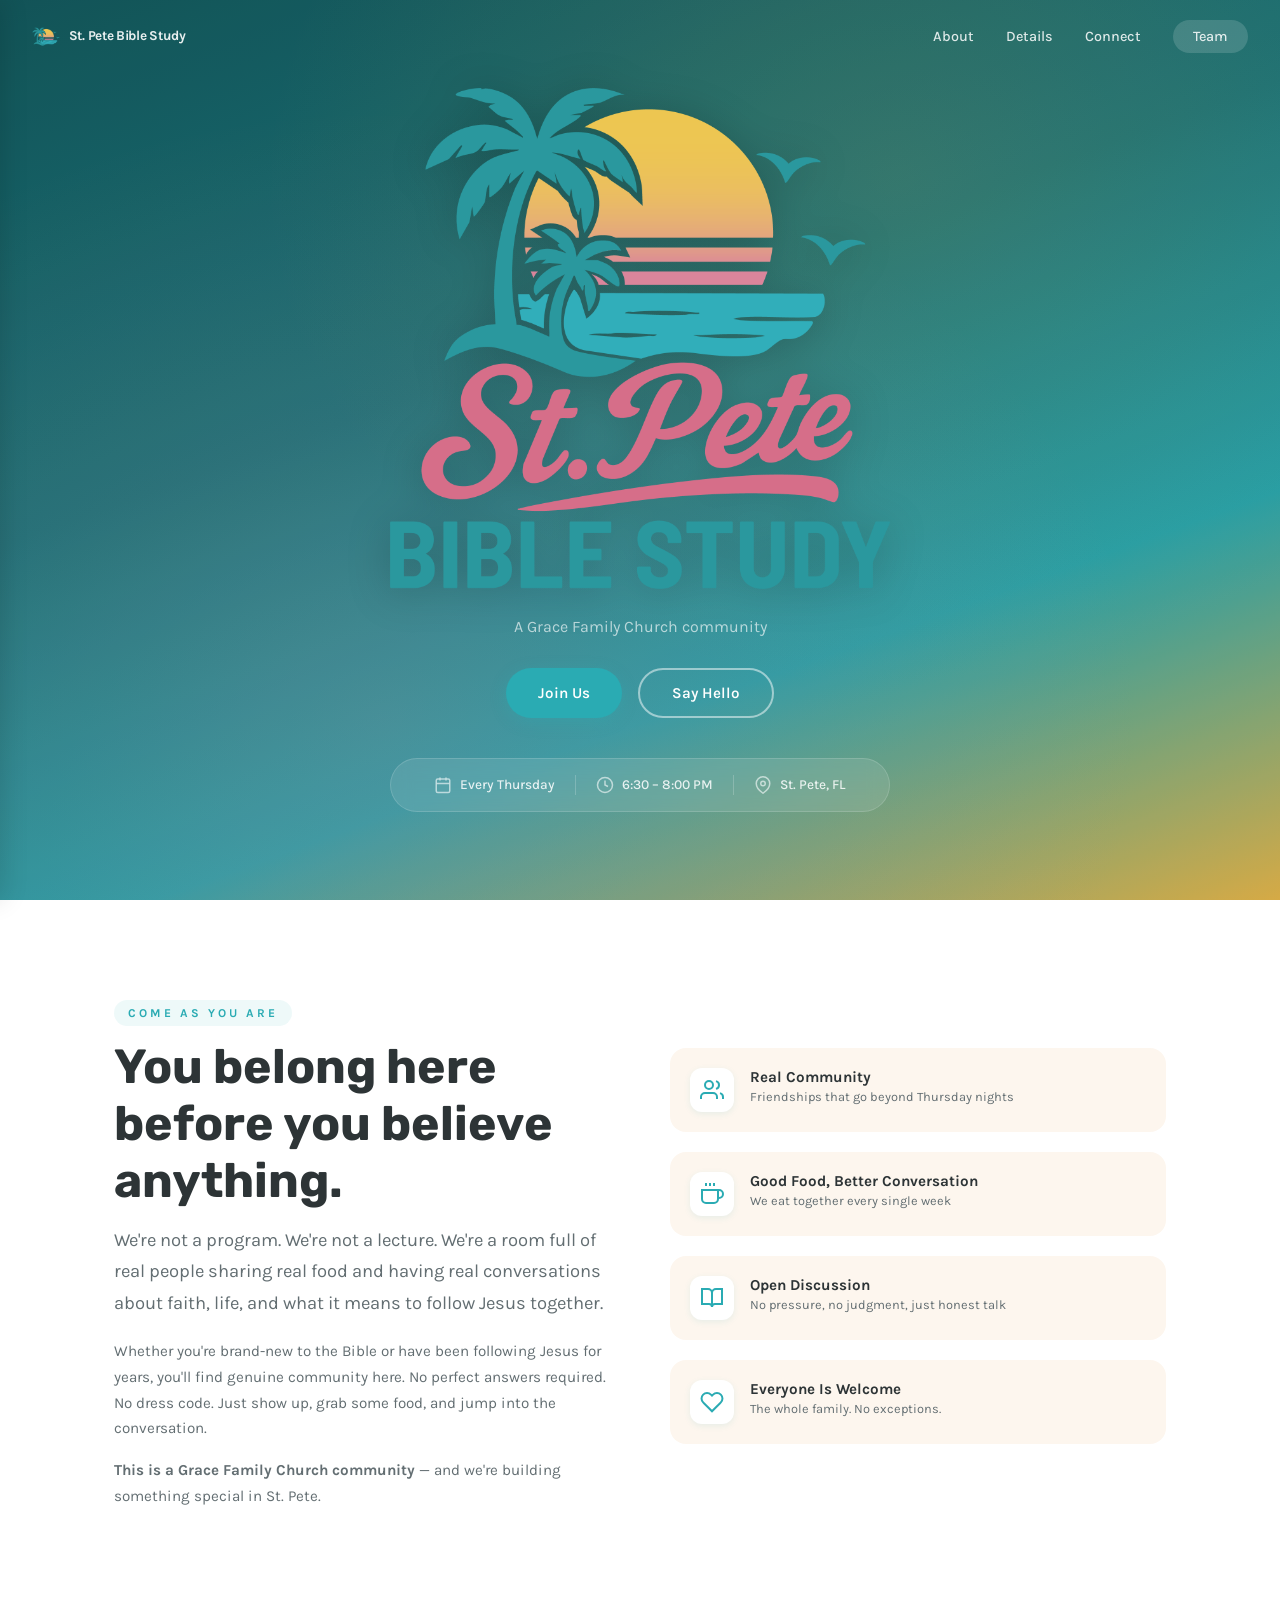
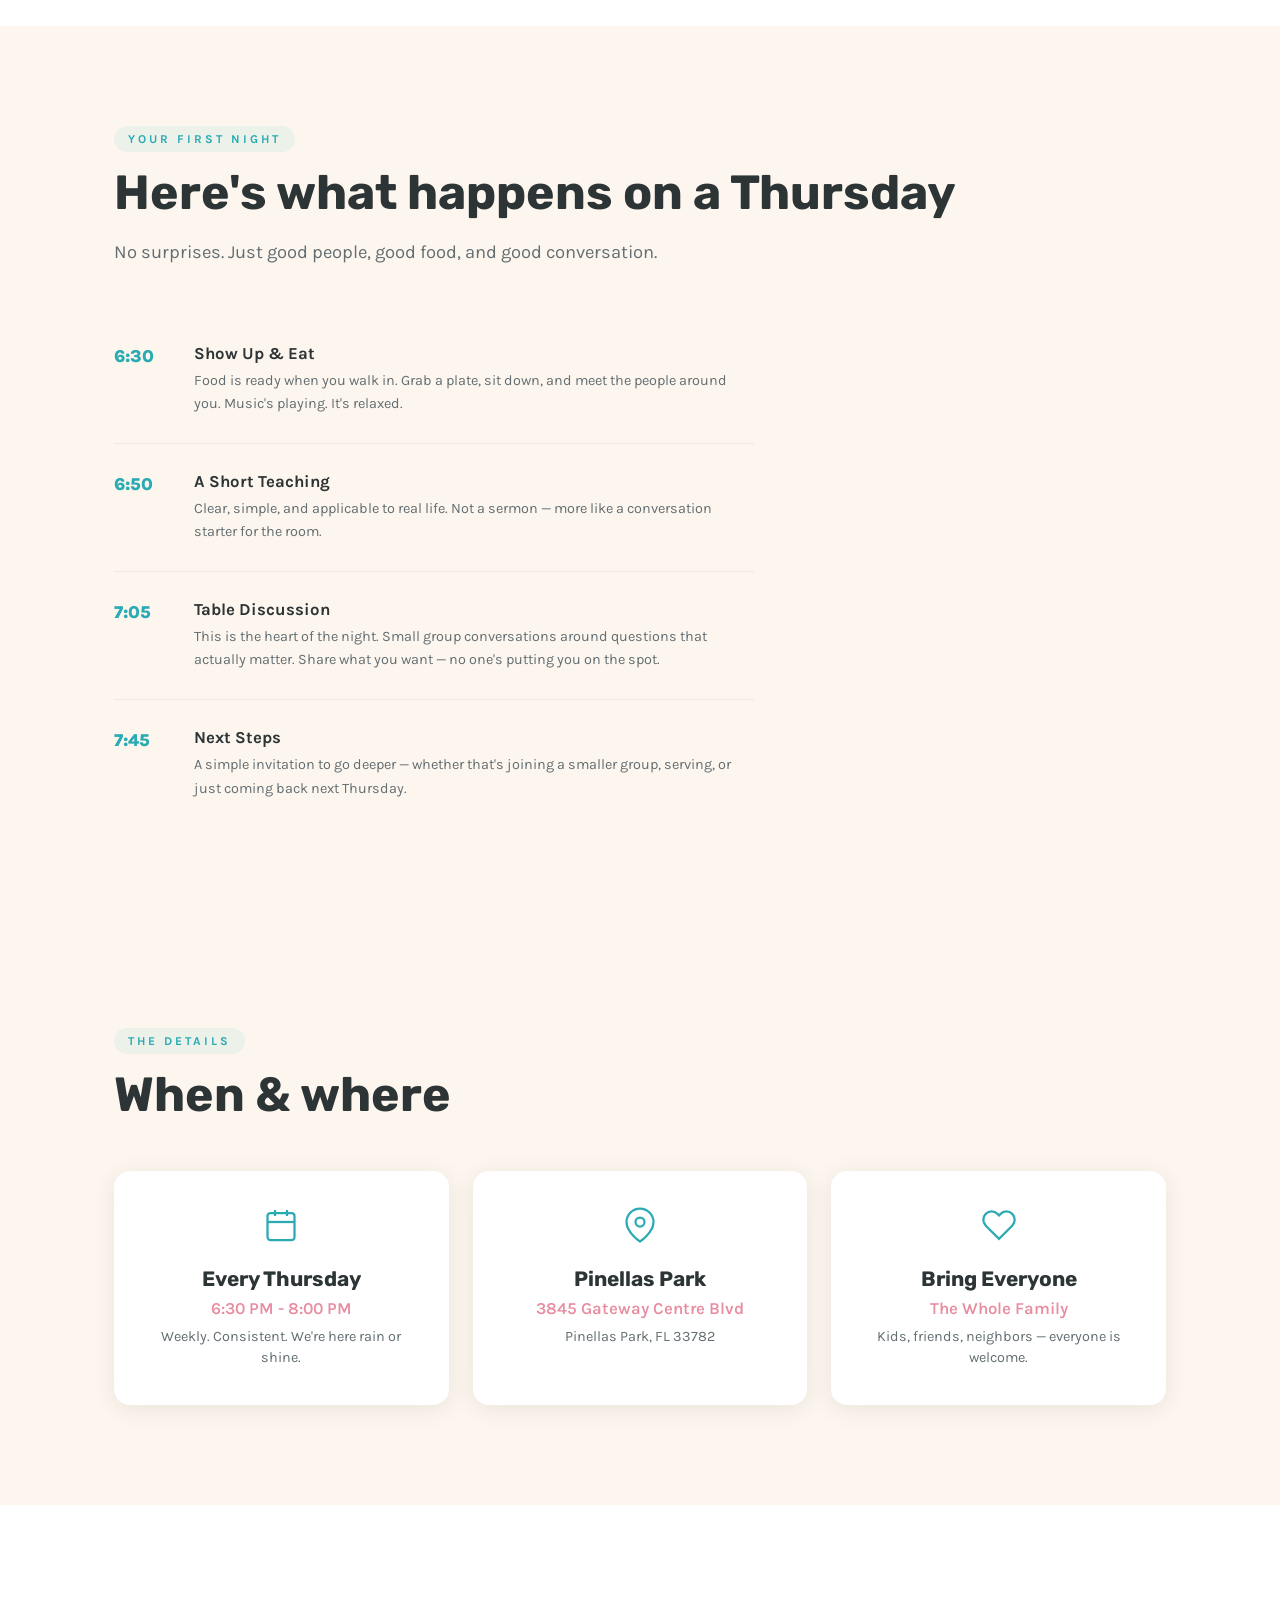
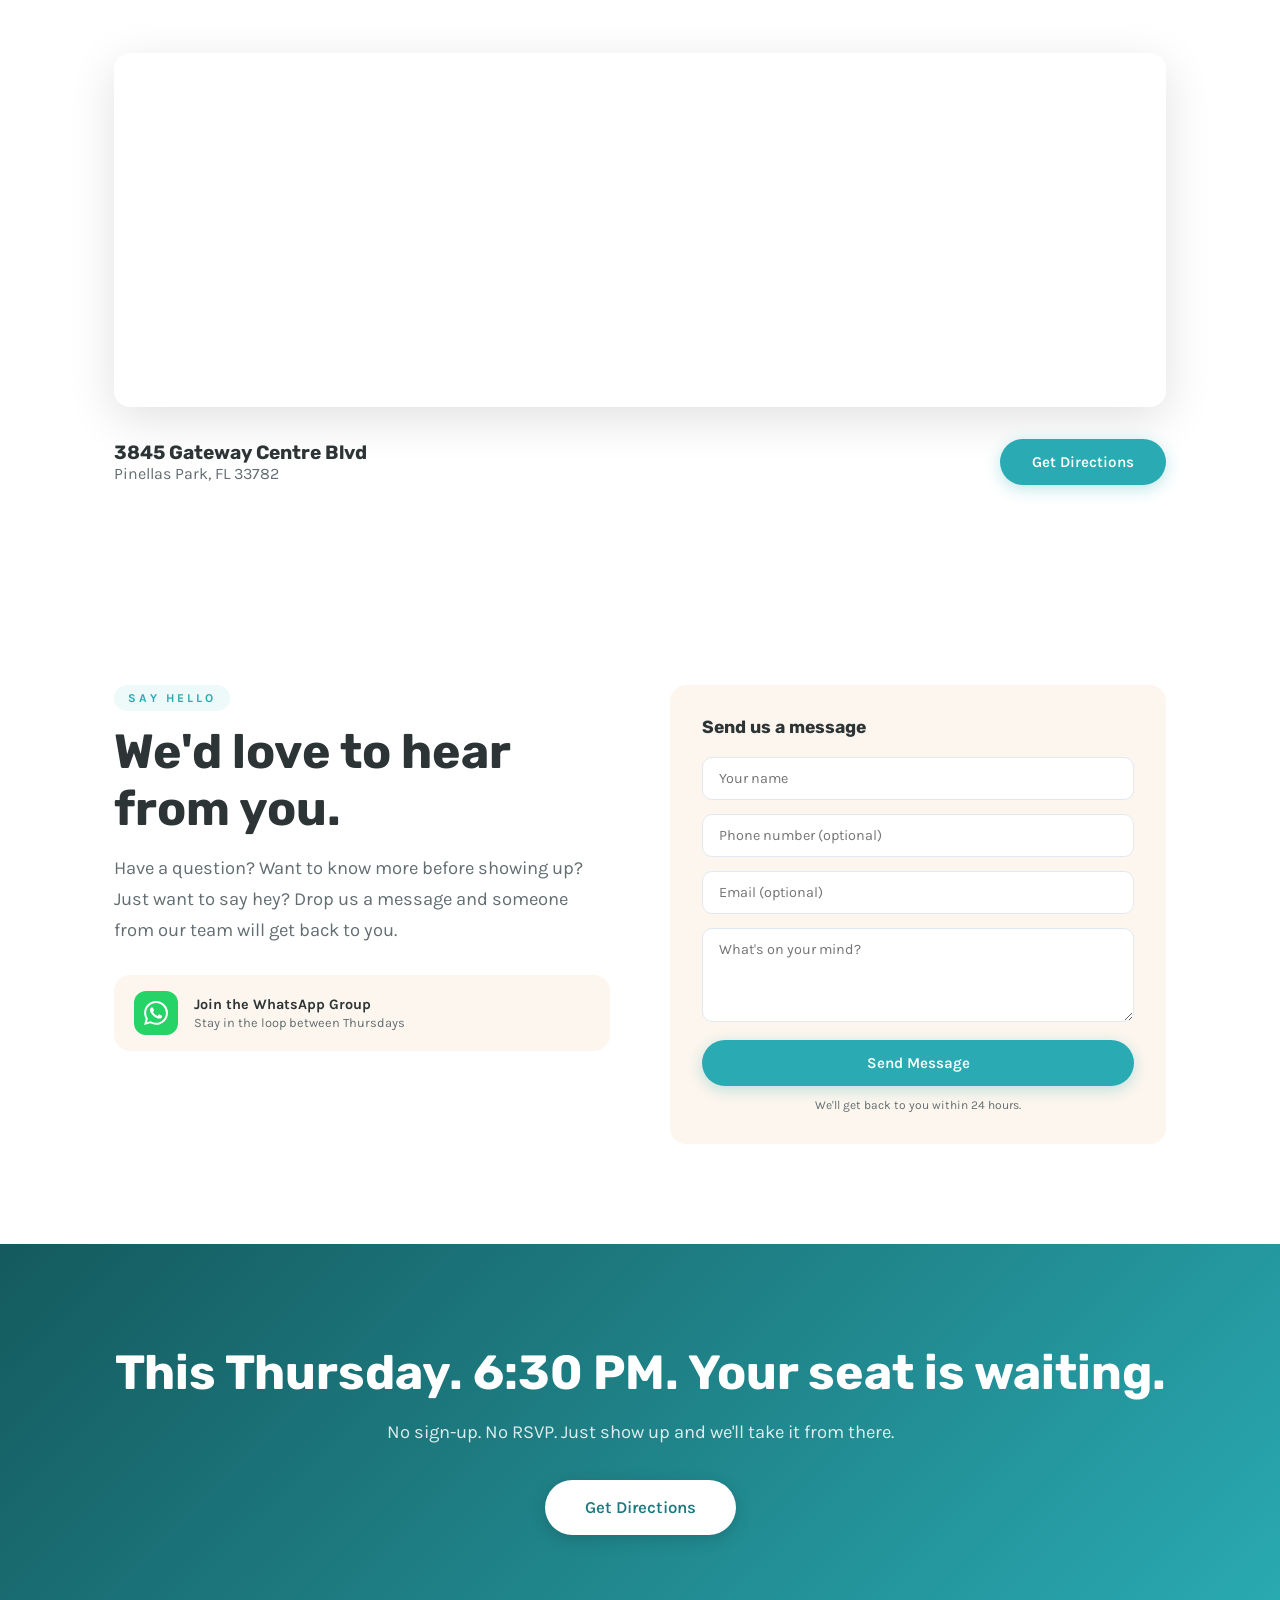
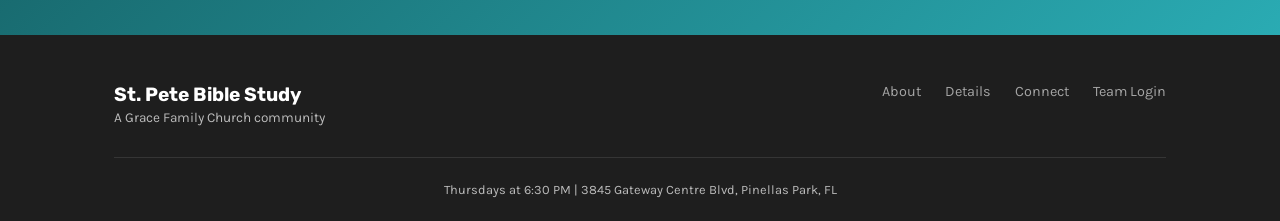
==== commit ccf9d633: "Add hamburger nav to public page, consolidate to one public link - index.html: Replace mobile Team b" ====
--- a/index.html
+++ b/index.html
@@ -20,7 +20,28 @@
         <a href="#connect">Connect</a>
         <a href="login.html" class="nav-btn">Team</a>
       </div>
+      <button class="mobile-menu-btn" onclick="openMobileNav()" aria-label="Menu">
+        <svg width="22" height="22" viewBox="0 0 24 24" fill="none" stroke="white" stroke-width="2.5">
+          <line x1="3" y1="6" x2="21" y2="6"/><line x1="3" y1="12" x2="21" y2="12"/><line x1="3" y1="18" x2="21" y2="18"/>
+        </svg>
+      </button>
     </nav>
+
+    <!-- Mobile Nav Drawer -->
+    <div class="mobile-nav-overlay" id="mobileNavOverlay" onclick="closeMobileNav()"></div>
+    <div class="mobile-nav-drawer" id="mobileNavDrawer">
+      <div class="mobile-nav-header">
+        <h3>St. Pete Bible Study</h3>
+        <button class="mobile-nav-close" onclick="closeMobileNav()">&times;</button>
+      </div>
+      <div class="mobile-nav-items">
+        <a href="#about" onclick="closeMobileNav()">About</a>
+        <a href="#details" onclick="closeMobileNav()">Details</a>
+        <a href="#connect" onclick="closeMobileNav()">Connect</a>
+        <a href="weekly.html">This Week</a>
+        <a href="login.html" class="mobile-nav-team">Team Login</a>
+      </div>
+    </div>
     <div class="hero-content">
       <div class="logo-container">
         <img src="assets/spbs-logo.png" alt="St. Pete Bible Study" class="hero-logo">
@@ -280,6 +301,16 @@
     window.addEventListener('scroll', () => {
       document.querySelector('.top-nav').classList.toggle('scrolled', window.scrollY > 50);
     });
+
+    function openMobileNav() {
+      document.getElementById('mobileNavDrawer').classList.add('open');
+      document.getElementById('mobileNavOverlay').classList.add('show');
+    }
+    function closeMobileNav() {
+      document.getElementById('mobileNavDrawer').classList.remove('open');
+      document.getElementById('mobileNavOverlay').classList.remove('show');
+    }
+    document.addEventListener('keydown', e => { if (e.key === 'Escape') closeMobileNav(); });
     async function handleContactSubmit(e) {
       e.preventDefault();
       const name = document.getElementById('contactName').value;
--- a/css/landing.css
+++ b/css/landing.css
@@ -160,6 +160,97 @@
 }
 .nav-btn:hover { background: rgba(255,255,255,0.25) !important; }
 
+/* ---- MOBILE NAV ---- */
+.mobile-menu-btn {
+  display: none;
+  align-items: center;
+  justify-content: center;
+  background: rgba(255,255,255,0.15);
+  border: 1px solid rgba(255,255,255,0.25);
+  border-radius: 10px;
+  width: 42px;
+  height: 42px;
+  cursor: pointer;
+  transition: background 0.2s;
+}
+.mobile-menu-btn:hover { background: rgba(255,255,255,0.25); }
+
+.mobile-nav-overlay {
+  position: fixed;
+  inset: 0;
+  background: rgba(0,0,0,0.4);
+  z-index: 199;
+  opacity: 0;
+  pointer-events: none;
+  transition: opacity 0.28s;
+}
+.mobile-nav-overlay.show { opacity: 1; pointer-events: all; }
+
+.mobile-nav-drawer {
+  position: fixed;
+  top: 0;
+  left: 0;
+  width: 280px;
+  height: 100%;
+  background: white;
+  z-index: 200;
+  transform: translateX(-100%);
+  transition: transform 0.28s cubic-bezier(0.4,0,0.2,1);
+  display: flex;
+  flex-direction: column;
+  box-shadow: 4px 0 24px rgba(0,0,0,0.12);
+}
+.mobile-nav-drawer.open { transform: translateX(0); }
+
+.mobile-nav-header {
+  padding: 20px;
+  border-bottom: 1px solid #f1f4f8;
+  display: flex;
+  align-items: center;
+  justify-content: space-between;
+}
+.mobile-nav-header h3 {
+  font-size: 1rem;
+  font-weight: 700;
+  color: #2D3436;
+}
+.mobile-nav-close {
+  background: none;
+  border: none;
+  font-size: 1.6rem;
+  color: #8E99A4;
+  cursor: pointer;
+  padding: 4px;
+  line-height: 1;
+}
+.mobile-nav-items {
+  padding: 12px 8px;
+  display: flex;
+  flex-direction: column;
+  gap: 2px;
+}
+.mobile-nav-items a {
+  display: flex;
+  align-items: center;
+  gap: 12px;
+  padding: 14px 16px;
+  border-radius: 10px;
+  text-decoration: none;
+  color: #2D3436;
+  font-size: 0.95rem;
+  font-weight: 600;
+  font-family: 'Karla', -apple-system, sans-serif;
+  transition: background 0.15s;
+}
+.mobile-nav-items a:hover { background: #f1f4f8; }
+.mobile-nav-team {
+  margin-top: 16px;
+  background: linear-gradient(135deg, #145A5E, #1B7A80);
+  color: white !important;
+  border-radius: 10px;
+}
+.mobile-nav-team:hover { opacity: 0.92; background: linear-gradient(135deg, #145A5E, #1B7A80) !important; }
+
 .hero-content {
   position: relative;
   z-index: 2;
@@ -611,8 +702,8 @@
   .brand-subtitle { font-size: 1.6rem; letter-spacing: 6px; }
   .section { padding: 72px 0; }
   .nav-brand { display: none; }
-  .nav-links { gap: 20px; }
-  .nav-links a:not(.nav-btn) { display: none; }
+  .nav-links { display: none; }
+  .mobile-menu-btn { display: flex; }
   .location-details { flex-direction: column; text-align: center; }
   .about-layout { grid-template-columns: 1fr; gap: 32px; }
   .about-highlights { padding-top: 0; }
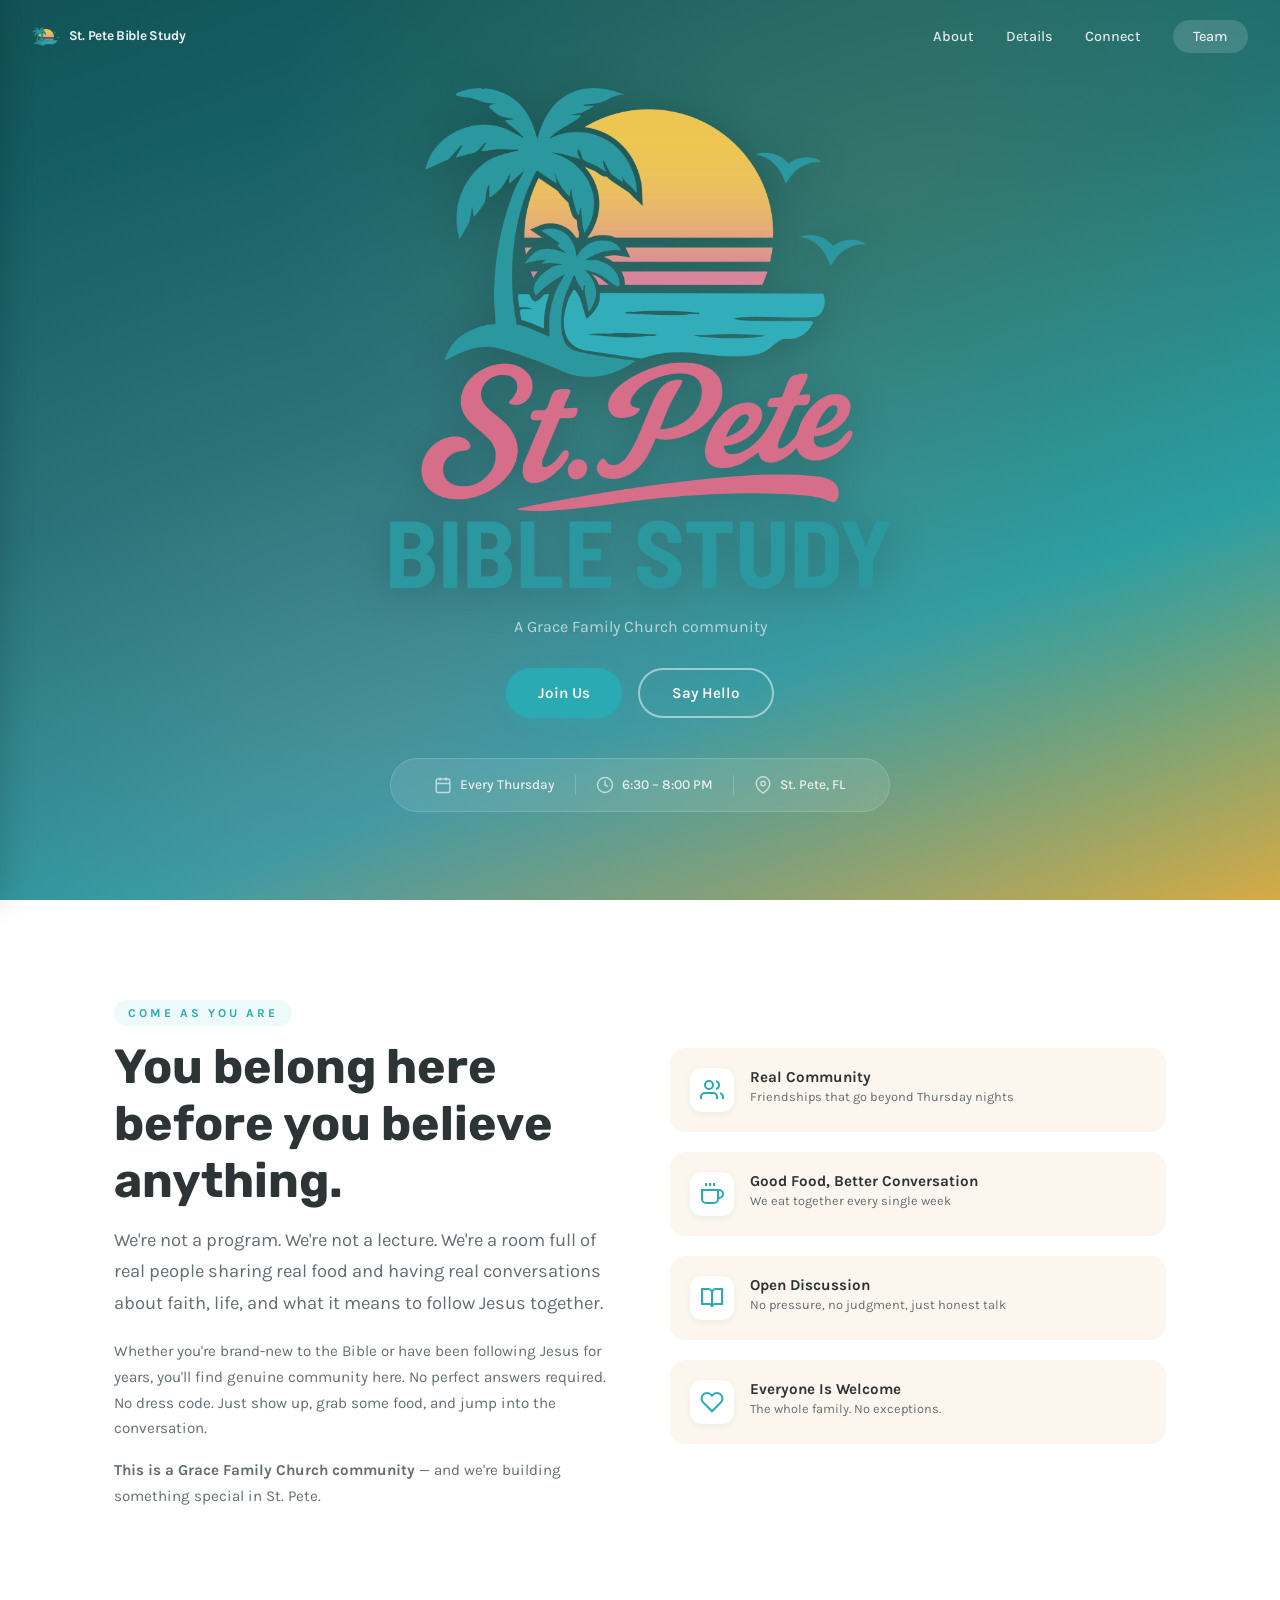
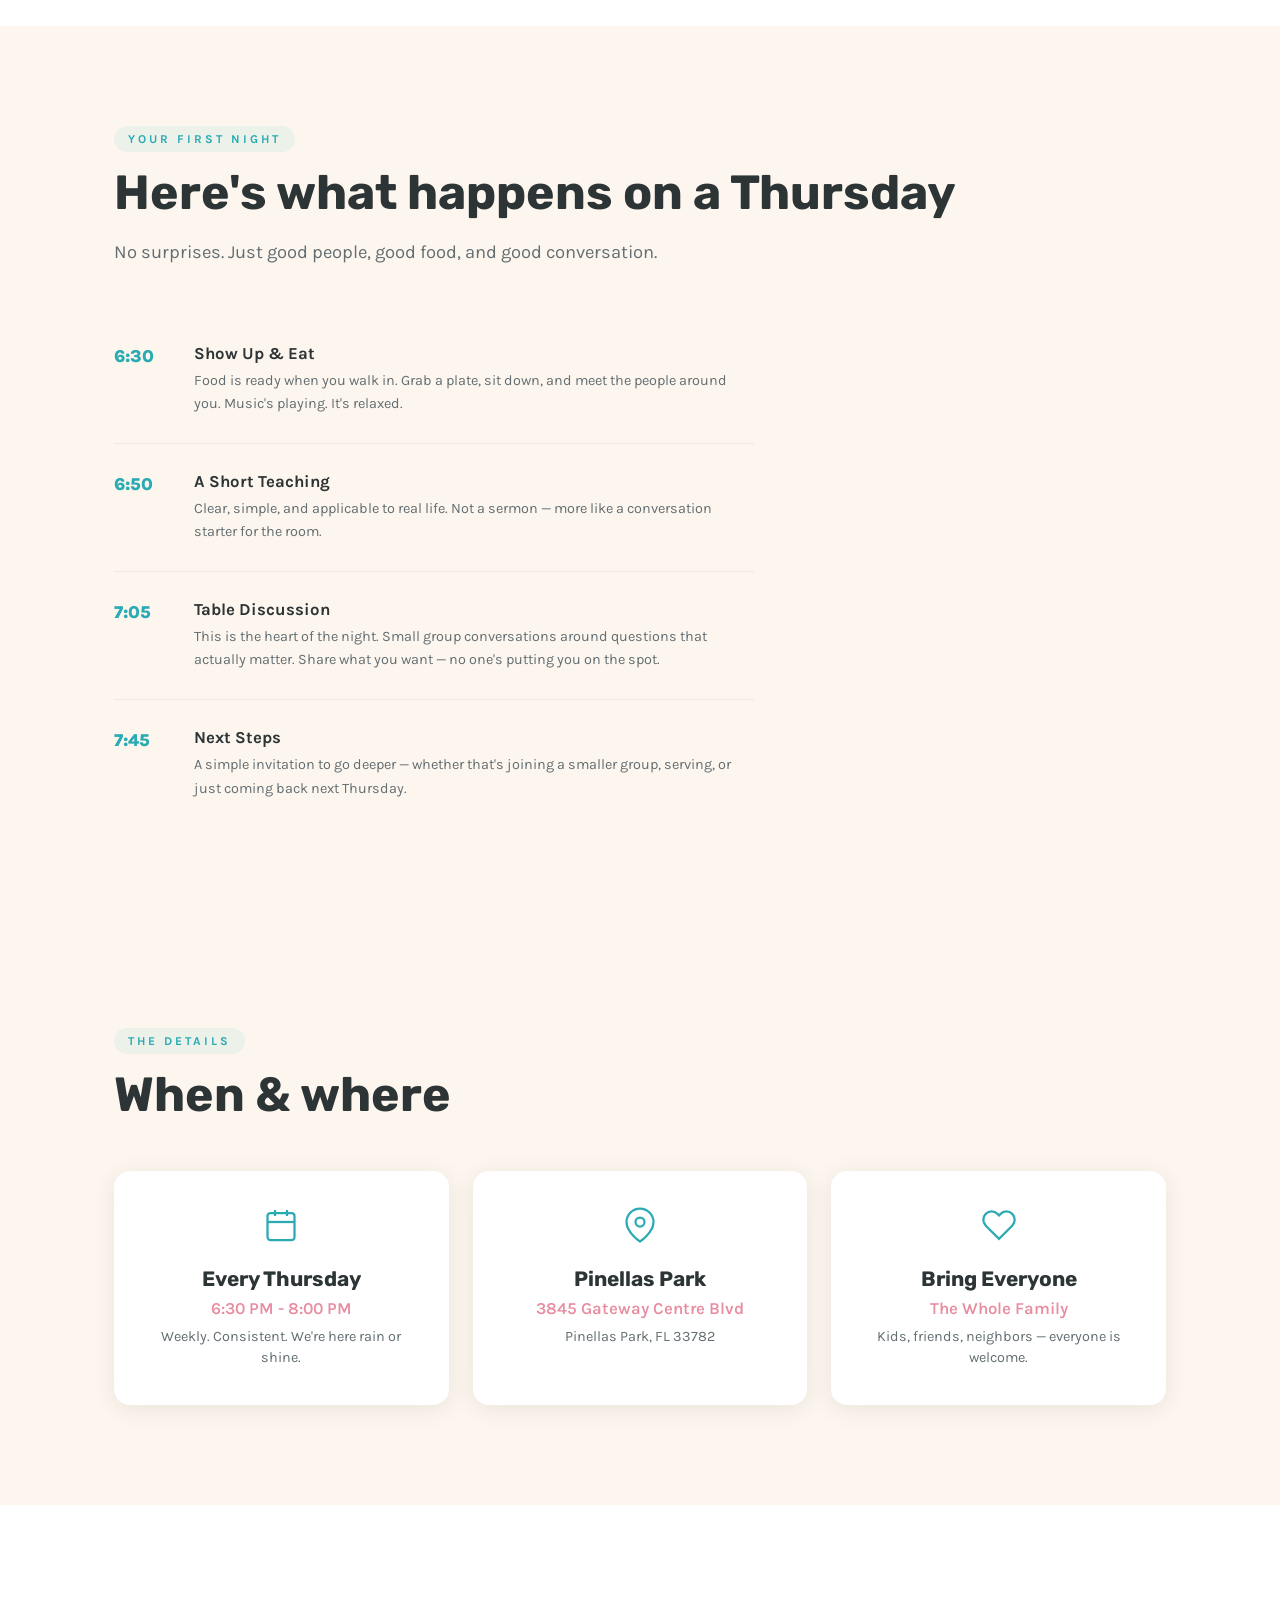
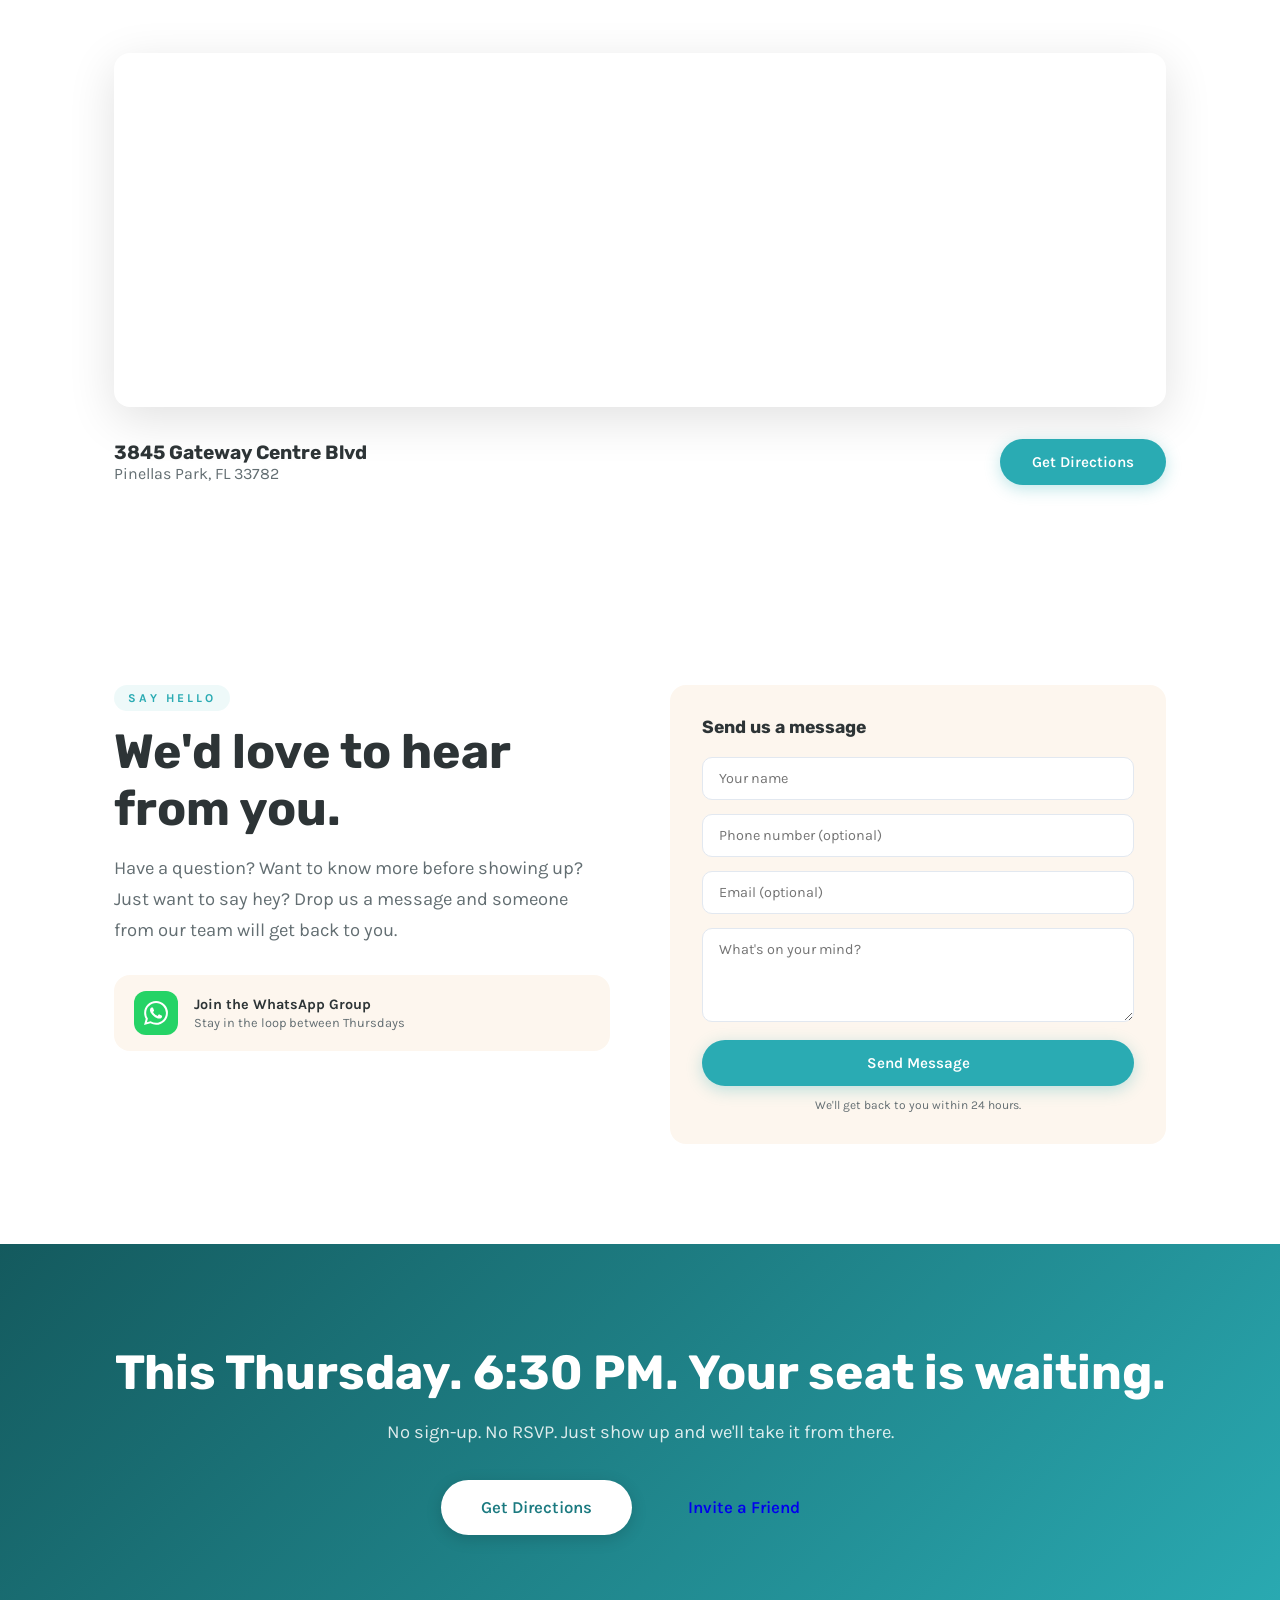
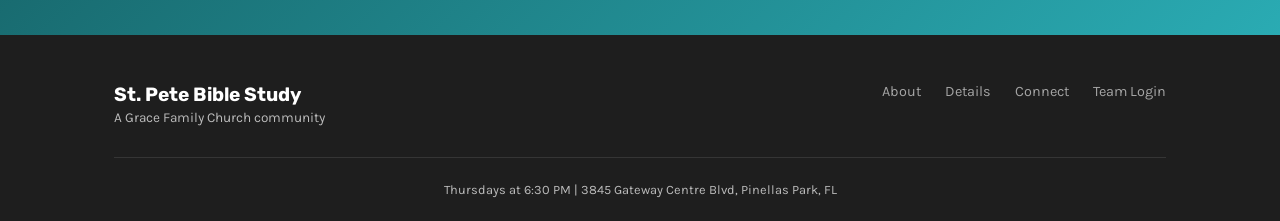
==== commit 935d0777: "Add 5-feature batch: SMS follow-ups, invite page, guest alerts, contact notifications, WhatsApp - Se" ====
--- a/index.html
+++ b/index.html
@@ -4,6 +4,21 @@
   <meta charset="UTF-8">
   <meta name="viewport" content="width=device-width, initial-scale=1.0">
   <title>St. Pete Bible Study | Grace Family Church</title>
+  <meta name="description" content="Thursdays at 6:30 PM in Pinellas Park. Food, real conversation, honest questions, and people who actually show up.">
+
+  <!-- Open Graph (iMessage, WhatsApp, Facebook, LinkedIn) -->
+  <meta property="og:type" content="website">
+  <meta property="og:url" content="https://stpetebiblestudy.com/">
+  <meta property="og:title" content="St. Pete Bible Study · Thursdays 6:30 PM">
+  <meta property="og:description" content="Food, real conversation, honest questions, and people who actually show up. Come join us — we saved you a seat.">
+  <meta property="og:image" content="https://stpetebiblestudy.com/assets/spbs-logo.png">
+  <meta property="og:site_name" content="St. Pete Bible Study">
+  <meta name="twitter:card" content="summary_large_image">
+  <meta name="twitter:title" content="St. Pete Bible Study · Thursdays 6:30 PM">
+  <meta name="twitter:description" content="Food, real conversation, and people who actually show up.">
+  <meta name="twitter:image" content="https://stpetebiblestudy.com/assets/spbs-logo.png">
+
+  <link rel="icon" type="image/png" href="assets/spbs-icon.png">
   <link rel="preconnect" href="https://fonts.googleapis.com">
   <link href="https://fonts.googleapis.com/css2?family=Rubik:wght@400;500;600;700;800;900&family=Karla:wght@300;400;500;600;700&family=Lobster&display=swap" rel="stylesheet">
   <link rel="stylesheet" href="css/landing.css">
@@ -238,6 +253,8 @@
         <div class="connect-form-wrap">
           <form class="connect-form" id="contactForm" onsubmit="handleContactSubmit(event)">
             <h3>Send us a message</h3>
+            <!-- honeypot: bots fill this in, real users don't see it -->
+            <input type="text" id="contactWebsite" name="website" tabindex="-1" autocomplete="off" style="position:absolute;left:-9999px;opacity:0;pointer-events:none;height:0;width:0;" aria-hidden="true">
             <div class="form-group">
               <input type="text" id="contactName" placeholder="Your name" required>
             </div>
@@ -265,6 +282,7 @@
       <p class="lead">No sign-up. No RSVP. Just show up and we'll take it from there.</p>
       <div class="cta-buttons">
         <a href="https://www.google.com/maps/dir//3845+Gateway+Centre+Blvd+Pinellas+Park+FL+33782" target="_blank" class="btn btn-primary btn-lg">Get Directions</a>
+        <a href="invite.html" class="btn btn-secondary btn-lg">Invite a Friend</a>
       </div>
     </div>
   </section>
@@ -318,20 +336,37 @@
         name,
         phone: document.getElementById('contactPhone').value,
         email: document.getElementById('contactEmail').value,
-        message: document.getElementById('contactMessage').value
+        message: document.getElementById('contactMessage').value,
+        website: document.getElementById('contactWebsite')?.value || '' // honeypot
       };
-      // Save to Supabase
+
+      // Try the Pages Function first — writes to Supabase AND sends email to Kody.
+      let handled = false;
       try {
-        await fetch('https://itgyatshpvwxqmfhxgra.supabase.co/rest/v1/messages', {
+        const res = await fetch('/api/contact', {
           method: 'POST',
-          headers: {
-            'apikey': 'eyJhbGciOiJIUzI1NiIsInR5cCI6IkpXVCJ9.eyJpc3MiOiJzdXBhYmFzZSIsInJlZiI6Iml0Z3lhdHNocHZ3eHFtZmh4Z3JhIiwicm9sZSI6ImFub24iLCJpYXQiOjE3NzU3NTU0MzMsImV4cCI6MjA5MTMzMTQzM30.tt3KNvdaccTVflvYSuHK2Fvq-ObAbYrFhF9LGV5RpUk',
-            'Authorization': 'Bearer eyJhbGciOiJIUzI1NiIsInR5cCI6IkpXVCJ9.eyJpc3MiOiJzdXBhYmFzZSIsInJlZiI6Iml0Z3lhdHNocHZ3eHFtZmh4Z3JhIiwicm9sZSI6ImFub24iLCJpYXQiOjE3NzU3NTU0MzMsImV4cCI6MjA5MTMzMTQzM30.tt3KNvdaccTVflvYSuHK2Fvq-ObAbYrFhF9LGV5RpUk',
-            'Content-Type': 'application/json'
-          },
+          headers: { 'Content-Type': 'application/json' },
           body: JSON.stringify(msg)
         });
-      } catch (err) { console.error(err); }
+        if (res.ok) handled = true;
+      } catch (err) { console.error('contact function failed:', err); }
+
+      // Fallback: write directly to Supabase so messages are never lost even
+      // before the Pages Function is deployed / env vars are configured.
+      if (!handled) {
+        try {
+          await fetch('https://itgyatshpvwxqmfhxgra.supabase.co/rest/v1/messages', {
+            method: 'POST',
+            headers: {
+              'apikey': 'eyJhbGciOiJIUzI1NiIsInR5cCI6IkpXVCJ9.eyJpc3MiOiJzdXBhYmFzZSIsInJlZiI6Iml0Z3lhdHNocHZ3eHFtZmh4Z3JhIiwicm9sZSI6ImFub24iLCJpYXQiOjE3NzU3NTU0MzMsImV4cCI6MjA5MTMzMTQzM30.tt3KNvdaccTVflvYSuHK2Fvq-ObAbYrFhF9LGV5RpUk',
+              'Authorization': 'Bearer eyJhbGciOiJIUzI1NiIsInR5cCI6IkpXVCJ9.eyJpc3MiOiJzdXBhYmFzZSIsInJlZiI6Iml0Z3lhdHNocHZ3eHFtZmh4Z3JhIiwicm9sZSI6ImFub24iLCJpYXQiOjE3NzU3NTU0MzMsImV4cCI6MjA5MTMzMTQzM30.tt3KNvdaccTVflvYSuHK2Fvq-ObAbYrFhF9LGV5RpUk',
+              'Content-Type': 'application/json'
+            },
+            body: JSON.stringify({ name: msg.name, phone: msg.phone, email: msg.email, message: msg.message })
+          });
+        } catch (err) { console.error(err); }
+      }
+
       e.target.innerHTML = '<div style="text-align:center;padding:40px 0;"><h3 style="color:var(--teal-dark);margin-bottom:8px;">Message sent!</h3><p style="color:var(--gray-600);">Thanks, ' + name + '. We\'ll be in touch soon.</p></div>';
     }
   </script>
--- a/css/landing.css
+++ b/css/landing.css
@@ -165,15 +165,15 @@
   display: none;
   align-items: center;
   justify-content: center;
-  background: rgba(255,255,255,0.15);
-  border: 1px solid rgba(255,255,255,0.25);
-  border-radius: 10px;
+  background: none;
+  border: none;
   width: 42px;
   height: 42px;
   cursor: pointer;
-  transition: background 0.2s;
-}
-.mobile-menu-btn:hover { background: rgba(255,255,255,0.25); }
+  opacity: 0.85;
+  transition: opacity 0.2s;
+}
+.mobile-menu-btn:hover { opacity: 1; }
 
 .mobile-nav-overlay {
   position: fixed;
@@ -192,19 +192,22 @@
   left: 0;
   width: 280px;
   height: 100%;
-  background: white;
+  background: rgba(255,255,255,0.72);
+  backdrop-filter: blur(24px) saturate(180%);
+  -webkit-backdrop-filter: blur(24px) saturate(180%);
   z-index: 200;
   transform: translateX(-100%);
   transition: transform 0.28s cubic-bezier(0.4,0,0.2,1);
   display: flex;
   flex-direction: column;
-  box-shadow: 4px 0 24px rgba(0,0,0,0.12);
+  box-shadow: 4px 0 30px rgba(0,0,0,0.15);
+  border-right: 1px solid rgba(255,255,255,0.4);
 }
 .mobile-nav-drawer.open { transform: translateX(0); }
 
 .mobile-nav-header {
   padding: 20px;
-  border-bottom: 1px solid #f1f4f8;
+  border-bottom: 1px solid rgba(0,0,0,0.06);
   display: flex;
   align-items: center;
   justify-content: space-between;
@@ -242,7 +245,7 @@
   font-family: 'Karla', -apple-system, sans-serif;
   transition: background 0.15s;
 }
-.mobile-nav-items a:hover { background: #f1f4f8; }
+.mobile-nav-items a:hover { background: rgba(0,0,0,0.05); }
 .mobile-nav-team {
   margin-top: 16px;
   background: linear-gradient(135deg, #145A5E, #1B7A80);
@@ -689,15 +692,15 @@
   .hero { justify-content: space-between; flex-direction: column; padding: 0; }
   .hero-content {
     width: 100%;
-    padding: 75px 24px 48px;
+    padding: 90px 24px 48px;
     display: flex;
     flex-direction: column;
     flex: 1;
   }
   .logo-container { margin-bottom: 8px; }
   .hero-sub { margin-bottom: 0; }
-  .hero-cta { margin-top: auto; padding-top: 24px; }
-  .hero-details-bar { margin-top: 12px; margin-bottom: 0; }
+  .hero-cta { margin-top: 20px; padding-top: 0; }
+  .hero-details-bar { margin-top: 14px; margin-bottom: 0; }
   .hero-logo { max-width: 340px; }
   .brand-subtitle { font-size: 1.6rem; letter-spacing: 6px; }
   .section { padding: 72px 0; }
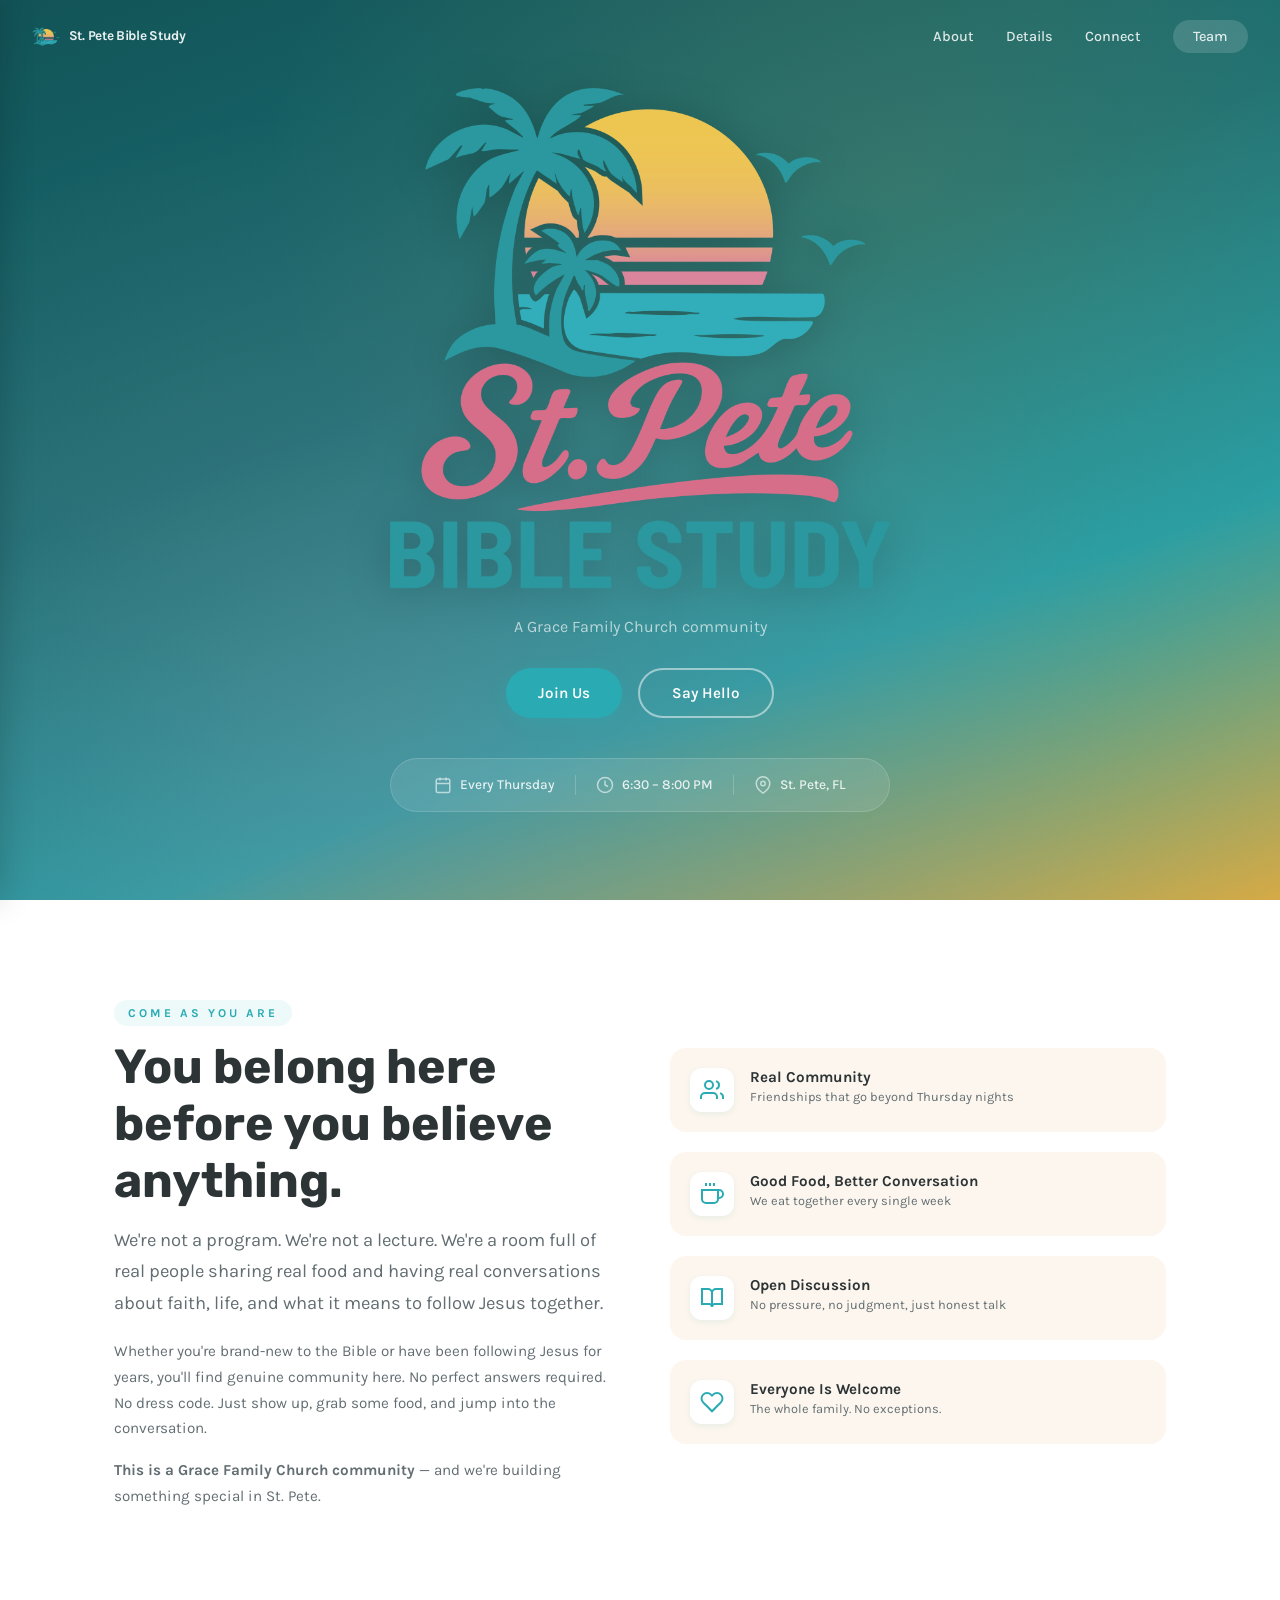
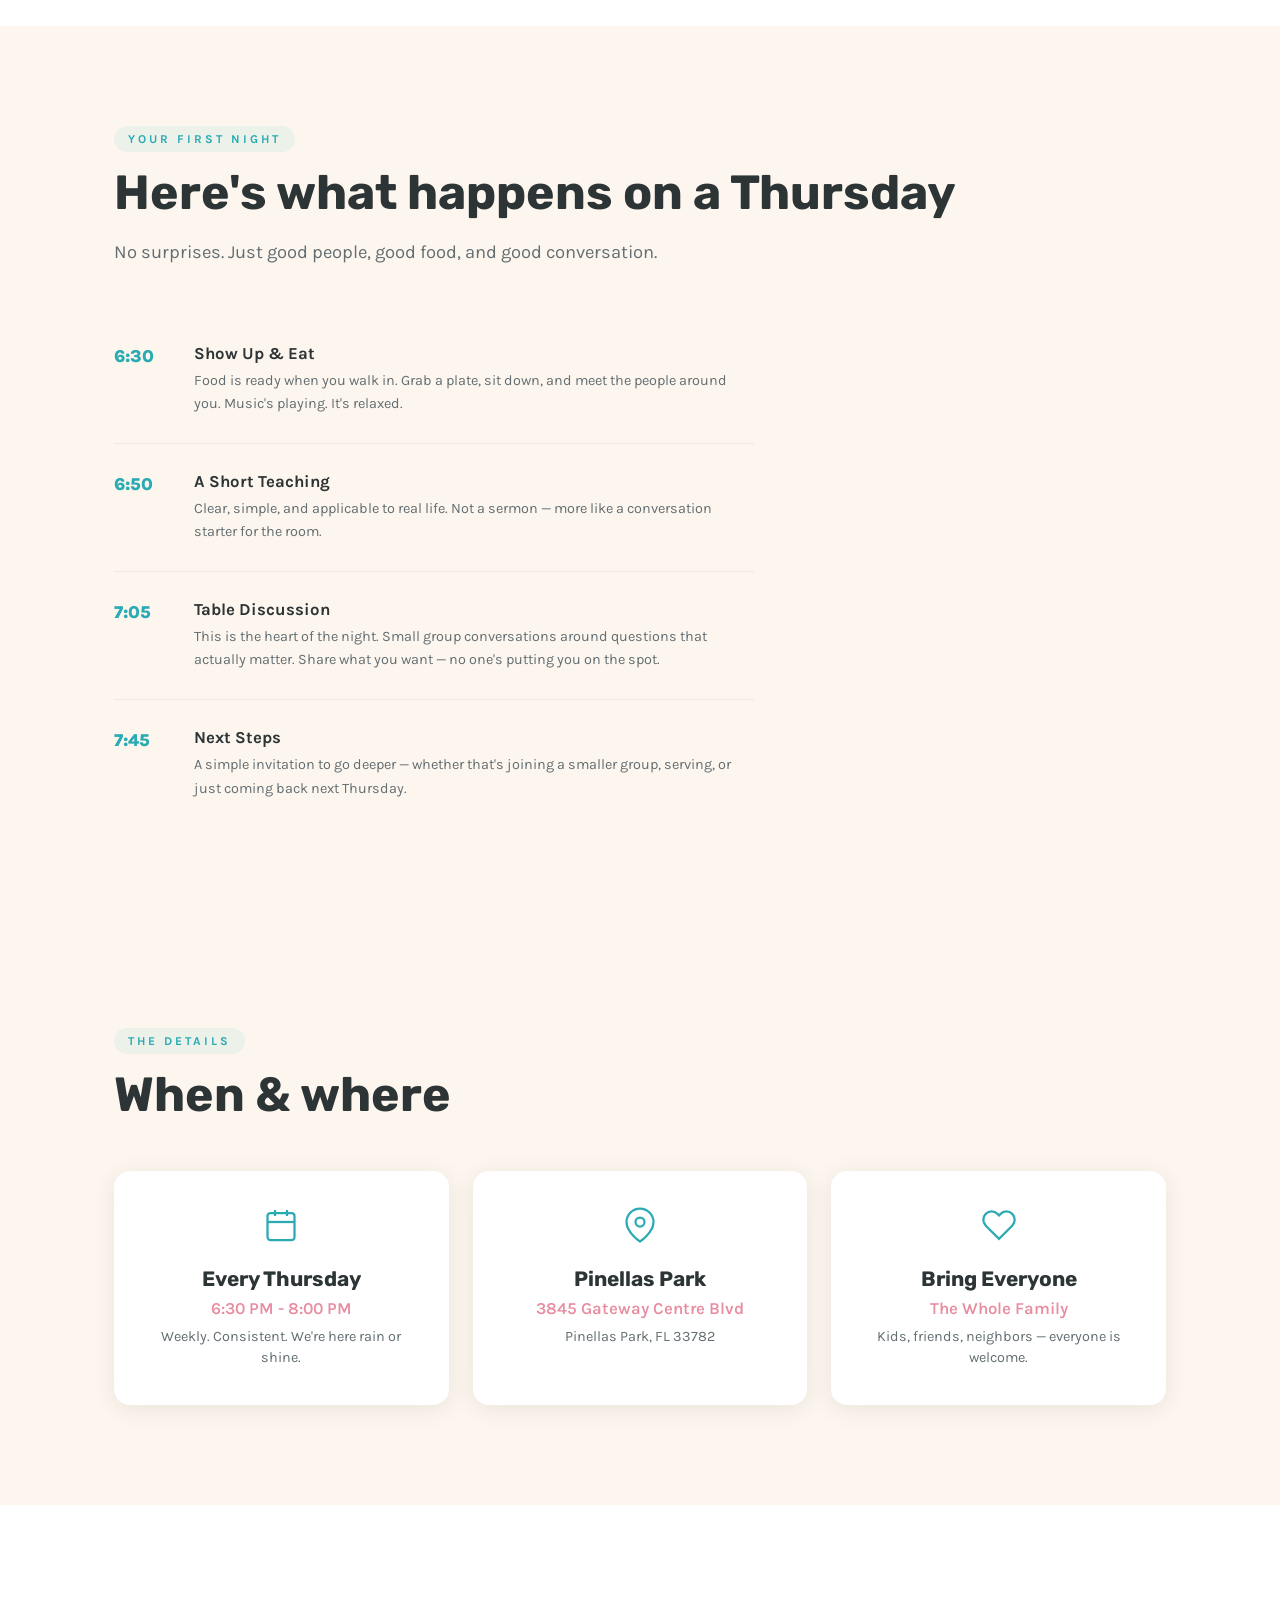
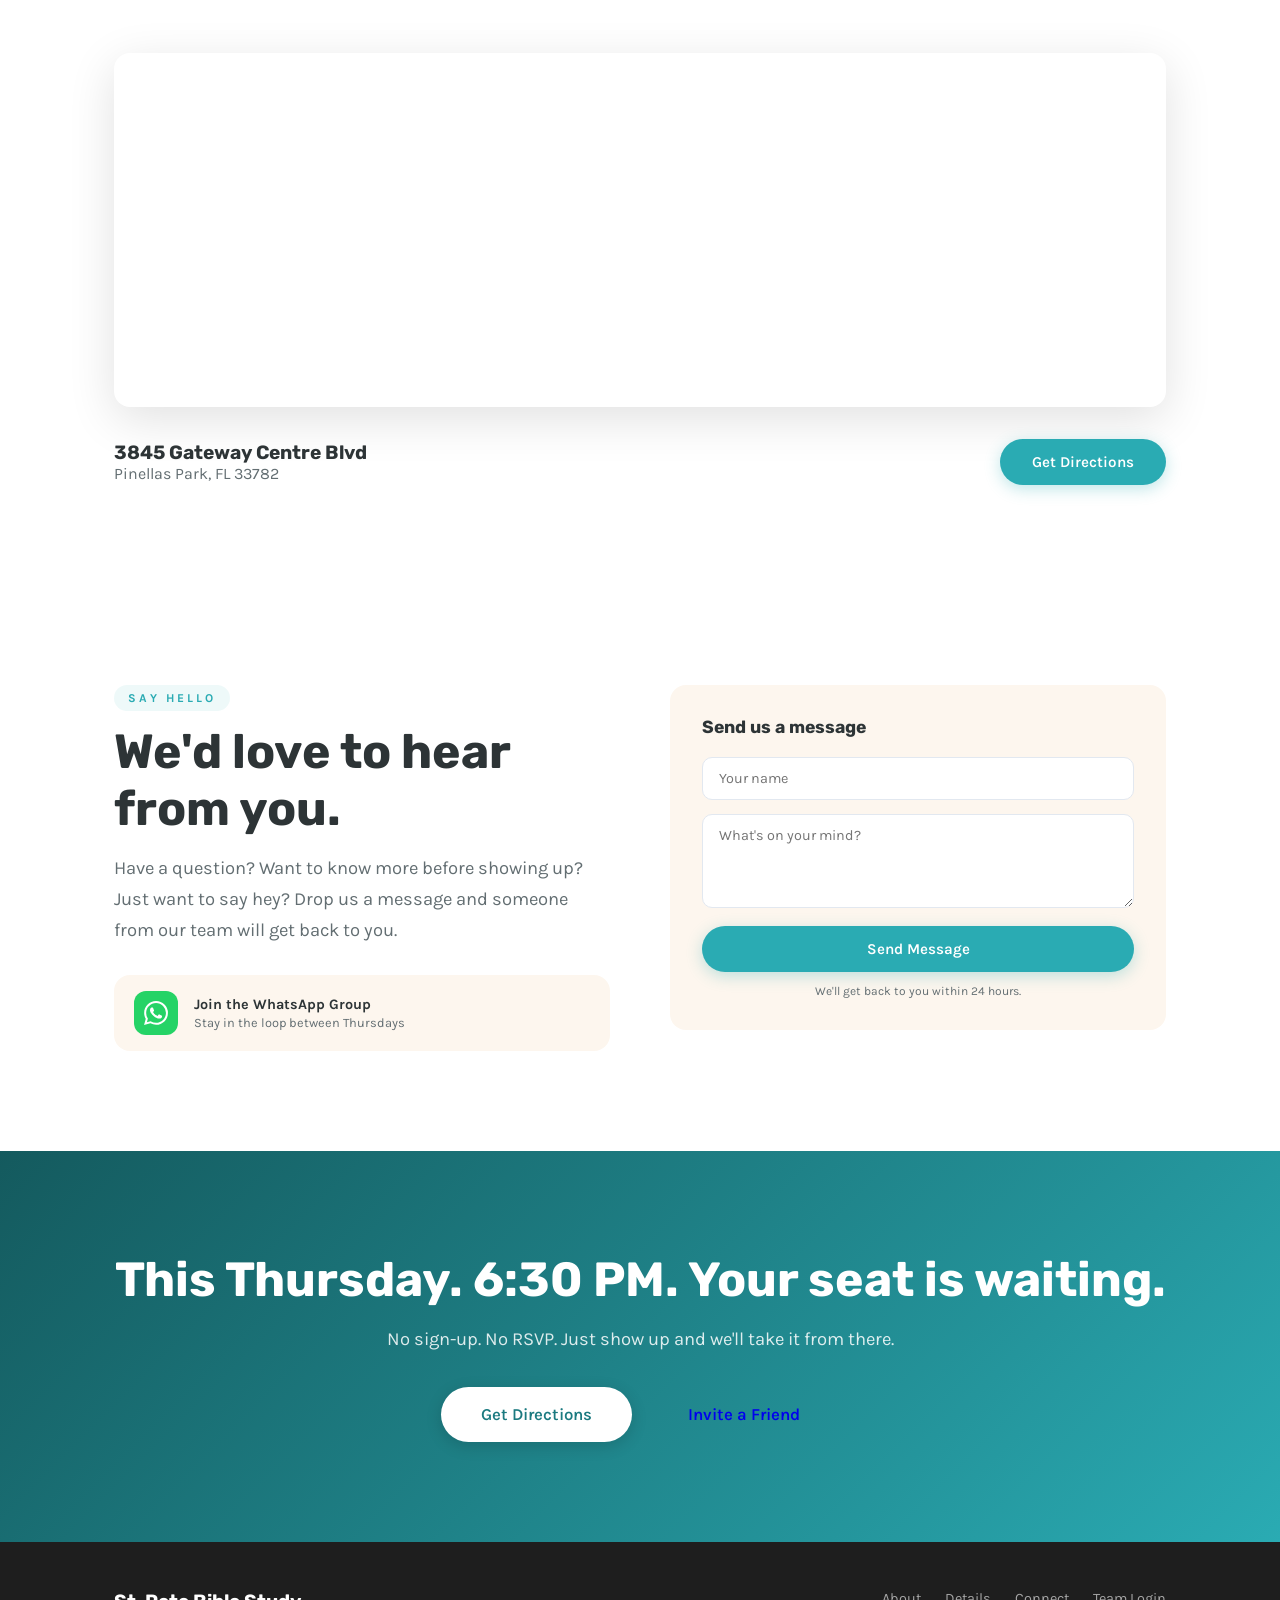
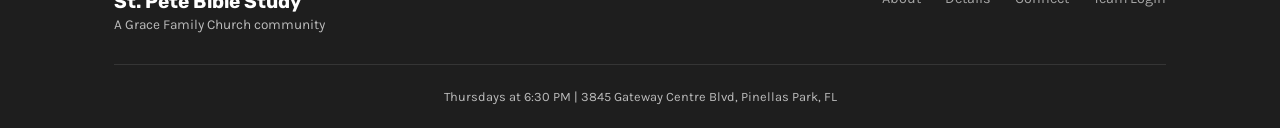
==== commit de7a3094: "Remove all phone number and email collection from the entire app - Stripped phone/email fields from " ====
--- a/index.html
+++ b/index.html
@@ -259,12 +259,6 @@
               <input type="text" id="contactName" placeholder="Your name" required>
             </div>
             <div class="form-group">
-              <input type="tel" id="contactPhone" placeholder="Phone number (optional)">
-            </div>
-            <div class="form-group">
-              <input type="email" id="contactEmail" placeholder="Email (optional)">
-            </div>
-            <div class="form-group">
               <textarea id="contactMessage" rows="4" placeholder="What's on your mind?" required></textarea>
             </div>
             <button type="submit" class="btn btn-primary" style="width:100%;">Send Message</button>
@@ -334,8 +328,6 @@
       const name = document.getElementById('contactName').value;
       const msg = {
         name,
-        phone: document.getElementById('contactPhone').value,
-        email: document.getElementById('contactEmail').value,
         message: document.getElementById('contactMessage').value,
         website: document.getElementById('contactWebsite')?.value || '' // honeypot
       };
@@ -362,7 +354,7 @@
               'Authorization': 'Bearer eyJhbGciOiJIUzI1NiIsInR5cCI6IkpXVCJ9.eyJpc3MiOiJzdXBhYmFzZSIsInJlZiI6Iml0Z3lhdHNocHZ3eHFtZmh4Z3JhIiwicm9sZSI6ImFub24iLCJpYXQiOjE3NzU3NTU0MzMsImV4cCI6MjA5MTMzMTQzM30.tt3KNvdaccTVflvYSuHK2Fvq-ObAbYrFhF9LGV5RpUk',
               'Content-Type': 'application/json'
             },
-            body: JSON.stringify({ name: msg.name, phone: msg.phone, email: msg.email, message: msg.message })
+            body: JSON.stringify({ name: msg.name, message: msg.message })
           });
         } catch (err) { console.error(err); }
       }
